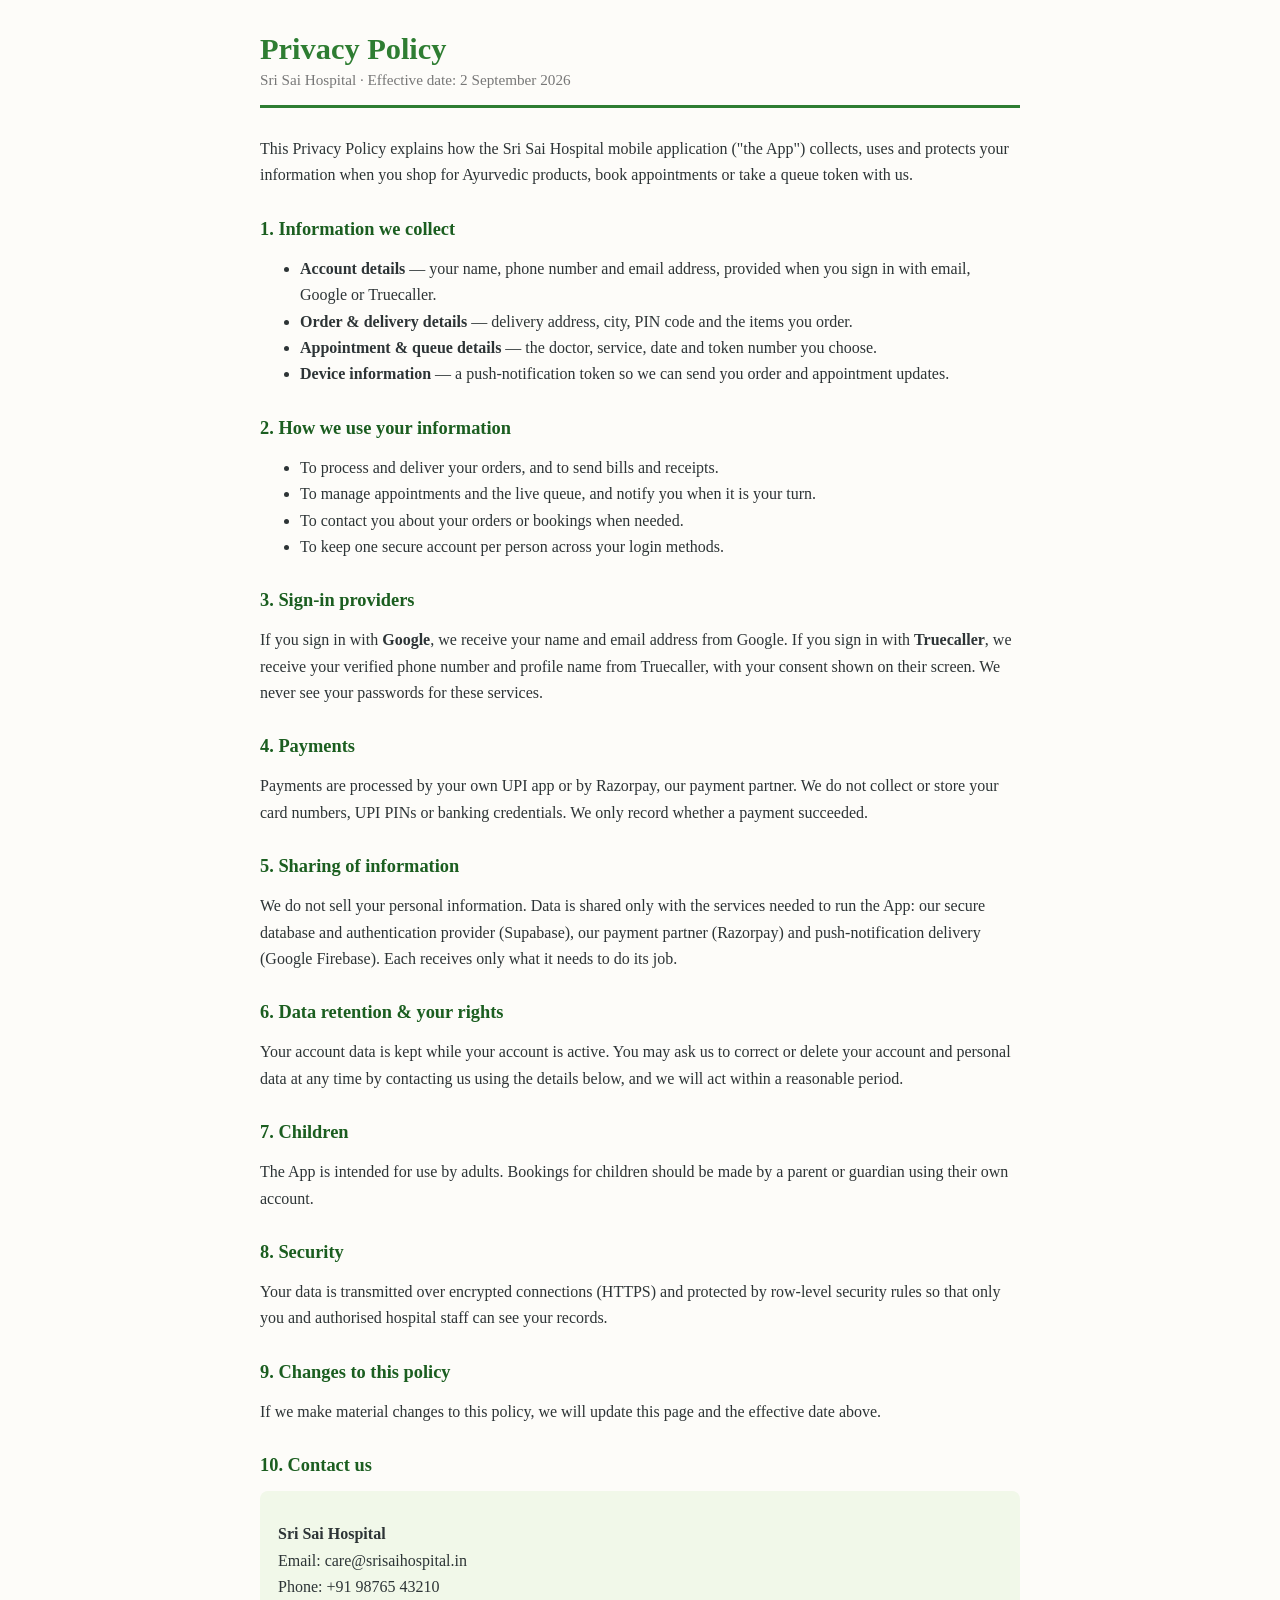
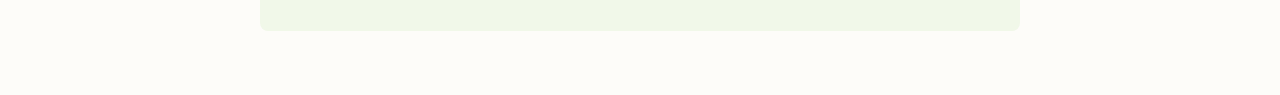
==== privacy.html @ 62cf6a4d "Sri Sai Hospital website — live storefront + privacy/terms" ====
<!DOCTYPE html>
<html lang="en">
<head>
<meta charset="UTF-8">
<meta name="viewport" content="width=device-width, initial-scale=1.0">
<title>Privacy Policy — Sri Sai Hospital</title>
<style>
  body { font-family: Georgia, 'Times New Roman', serif; color: #2d3436; background: #fdfcf9; margin: 0; }
  .wrap { max-width: 760px; margin: 0 auto; padding: 32px 20px 64px; }
  header { border-bottom: 3px solid #2e7d32; padding-bottom: 16px; margin-bottom: 28px; }
  h1 { color: #2e7d32; margin: 0 0 4px; font-size: 1.9rem; }
  .sub { color: #777; font-size: .95rem; }
  h2 { color: #1b5e20; font-size: 1.15rem; margin-top: 30px; }
  p, li { line-height: 1.65; font-size: 1rem; }
  a { color: #2e7d32; }
  .box { background: #f1f8e9; border-radius: 8px; padding: 14px 18px; }
</style>
</head>
<body>
<div class="wrap">
  <header>
    <h1>Privacy Policy</h1>
    <div class="sub">Sri Sai Hospital &middot; Effective date: 2 September 2026</div>
  </header>

  <p>This Privacy Policy explains how the Sri Sai Hospital mobile application ("the App") collects, uses and protects your information when you shop for Ayurvedic products, book appointments or take a queue token with us.</p>

  <h2>1. Information we collect</h2>
  <ul>
    <li><strong>Account details</strong> — your name, phone number and email address, provided when you sign in with email, Google or Truecaller.</li>
    <li><strong>Order &amp; delivery details</strong> — delivery address, city, PIN code and the items you order.</li>
    <li><strong>Appointment &amp; queue details</strong> — the doctor, service, date and token number you choose.</li>
    <li><strong>Device information</strong> — a push-notification token so we can send you order and appointment updates.</li>
  </ul>

  <h2>2. How we use your information</h2>
  <ul>
    <li>To process and deliver your orders, and to send bills and receipts.</li>
    <li>To manage appointments and the live queue, and notify you when it is your turn.</li>
    <li>To contact you about your orders or bookings when needed.</li>
    <li>To keep one secure account per person across your login methods.</li>
  </ul>

  <h2>3. Sign-in providers</h2>
  <p>If you sign in with <strong>Google</strong>, we receive your name and email address from Google. If you sign in with <strong>Truecaller</strong>, we receive your verified phone number and profile name from Truecaller, with your consent shown on their screen. We never see your passwords for these services.</p>

  <h2>4. Payments</h2>
  <p>Payments are processed by your own UPI app or by Razorpay, our payment partner. We do not collect or store your card numbers, UPI PINs or banking credentials. We only record whether a payment succeeded.</p>

  <h2>5. Sharing of information</h2>
  <p>We do not sell your personal information. Data is shared only with the services needed to run the App: our secure database and authentication provider (Supabase), our payment partner (Razorpay) and push-notification delivery (Google Firebase). Each receives only what it needs to do its job.</p>

  <h2>6. Data retention &amp; your rights</h2>
  <p>Your account data is kept while your account is active. You may ask us to correct or delete your account and personal data at any time by contacting us using the details below, and we will act within a reasonable period.</p>

  <h2>7. Children</h2>
  <p>The App is intended for use by adults. Bookings for children should be made by a parent or guardian using their own account.</p>

  <h2>8. Security</h2>
  <p>Your data is transmitted over encrypted connections (HTTPS) and protected by row-level security rules so that only you and authorised hospital staff can see your records.</p>

  <h2>9. Changes to this policy</h2>
  <p>If we make material changes to this policy, we will update this page and the effective date above.</p>

  <h2>10. Contact us</h2>
  <div class="box">
    <p><strong>Sri Sai Hospital</strong><br>
    Email: care@srisaihospital.in<br>
    Phone: +91 98765 43210</p>
  </div>
</div>
</body>
</html>
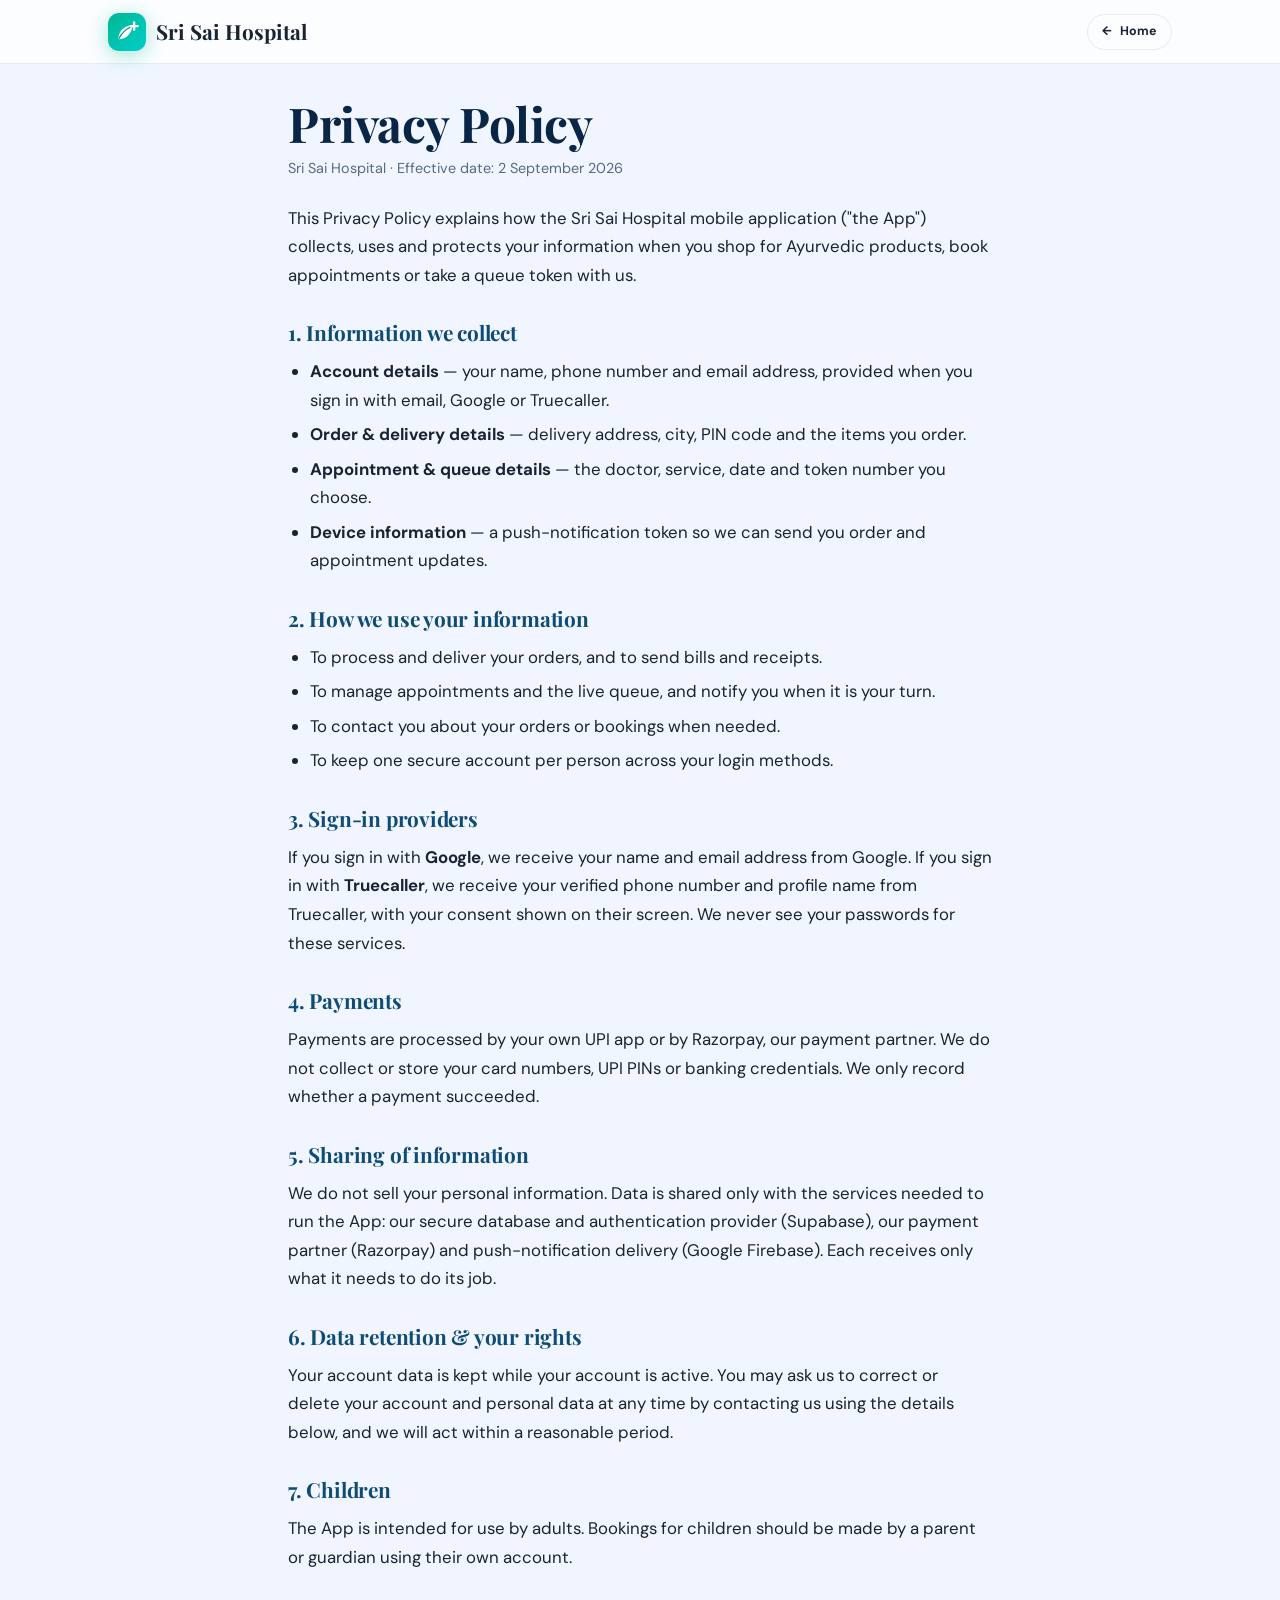
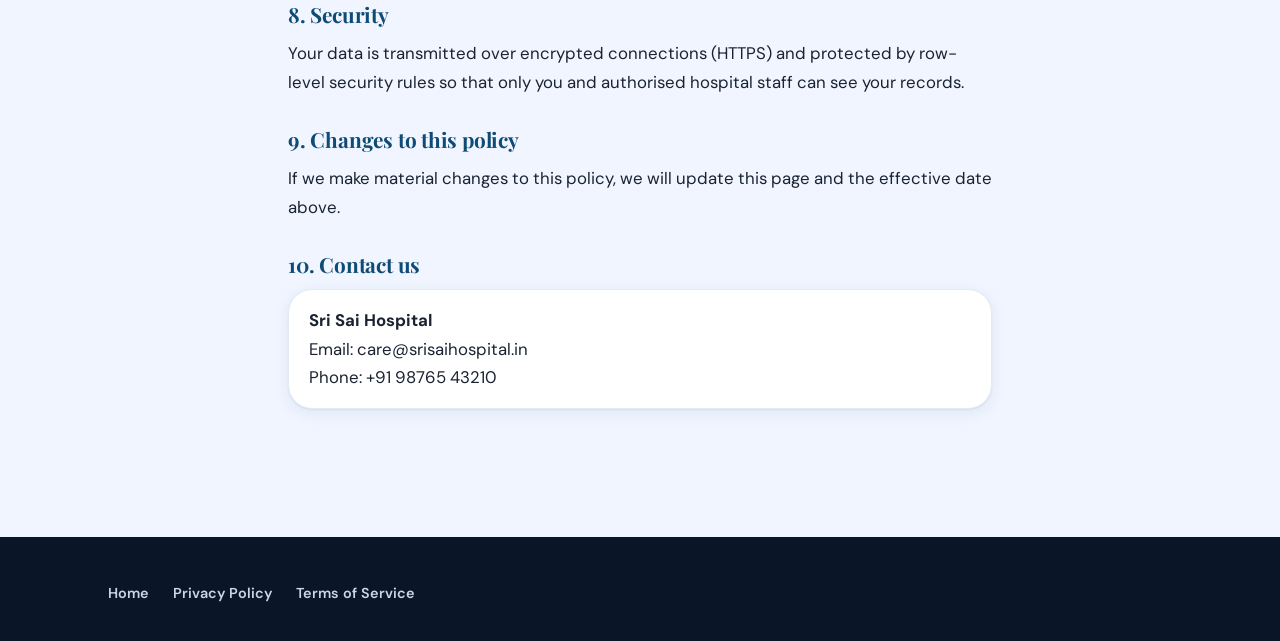
==== commit 2ad1e6ed: "feat: trilingual foundation — i18n, design system, shell, home" ====
--- a/privacy.html
+++ b/privacy.html
@@ -4,24 +4,35 @@
 <meta charset="UTF-8">
 <meta name="viewport" content="width=device-width, initial-scale=1.0">
 <title>Privacy Policy — Sri Sai Hospital</title>
-<style>
-  body { font-family: Georgia, 'Times New Roman', serif; color: #2d3436; background: #fdfcf9; margin: 0; }
-  .wrap { max-width: 760px; margin: 0 auto; padding: 32px 20px 64px; }
-  header { border-bottom: 3px solid #2e7d32; padding-bottom: 16px; margin-bottom: 28px; }
-  h1 { color: #2e7d32; margin: 0 0 4px; font-size: 1.9rem; }
-  .sub { color: #777; font-size: .95rem; }
-  h2 { color: #1b5e20; font-size: 1.15rem; margin-top: 30px; }
-  p, li { line-height: 1.65; font-size: 1rem; }
-  a { color: #2e7d32; }
-  .box { background: #f1f8e9; border-radius: 8px; padding: 14px 18px; }
-</style>
+<meta name="theme-color" content="#0a2647">
+<link rel="icon" type="image/svg+xml" href="data:image/svg+xml,%3Csvg xmlns='http://www.w3.org/2000/svg' viewBox='0 0 48 48'%3E%3Cdefs%3E%3ClinearGradient id='g' x1='0' y1='0' x2='1' y2='1'%3E%3Cstop offset='0' stop-color='%2300b894'/%3E%3Cstop offset='1' stop-color='%2300cec9'/%3E%3C/linearGradient%3E%3C/defs%3E%3Crect width='48' height='48' rx='14' fill='url(%23g)'/%3E%3Cpath d='M13 33c0-10 7-17 18-18-1 11-8 18-18 18z' fill='%23fff'/%3E%3Cpath d='M14 32c3-6 8-11 14-14' stroke='%2300997b' stroke-width='1.6' fill='none' stroke-linecap='round'/%3E%3Cpath d='M33 12v9M28.5 16.5h9' stroke='%23fff' stroke-width='3' stroke-linecap='round'/%3E%3C/svg%3E">
+<link rel="preconnect" href="https://fonts.googleapis.com">
+<link rel="preconnect" href="https://fonts.gstatic.com" crossorigin>
+<link href="https://fonts.googleapis.com/css2?family=Playfair+Display:wght@600;700;800&family=DM+Sans:wght@400;500;600;700&display=swap" rel="stylesheet">
+<link rel="stylesheet" href="styles.css">
+<script>try{var t=localStorage.getItem('srisai-theme');if(t==='light'||t==='dark')document.documentElement.dataset.theme=t;}catch(e){}</script>
 </head>
-<body>
-<div class="wrap">
-  <header>
-    <h1>Privacy Policy</h1>
-    <div class="sub">Sri Sai Hospital &middot; Effective date: 2 September 2026</div>
-  </header>
+<body class="legal-page">
+
+<header class="hdr legal-hdr">
+  <div class="wrap hdr-in">
+    <a class="brand" href="index.html">
+      <svg class="brand-mark" viewBox="0 0 48 48" aria-hidden="true" focusable="false">
+        <defs><linearGradient id="bm1" x1="0" y1="0" x2="1" y2="1"><stop offset="0" stop-color="#00b894"/><stop offset="1" stop-color="#00cec9"/></linearGradient></defs>
+        <rect width="48" height="48" rx="14" fill="url(#bm1)"/>
+        <path d="M13 33c0-10 7-17 18-18-1 11-8 18-18 18z" fill="#fff"/>
+        <path d="M14 32c3-6 8-11 14-14" stroke="#00997b" stroke-width="1.6" fill="none" stroke-linecap="round"/>
+        <path d="M33 12v9M28.5 16.5h9" stroke="#fff" stroke-width="3" stroke-linecap="round"/>
+      </svg>
+      <span>Sri Sai Hospital</span>
+    </a>
+    <a class="btn btn-ghost sm back" href="index.html"><span class="ico" aria-hidden="true">←</span><span class="lbl">Home</span></a>
+  </div>
+</header>
+
+<main class="legal">
+  <h1>Privacy Policy</h1>
+  <div class="sub">Sri Sai Hospital &middot; Effective date: 2 September 2026</div>
 
   <p>This Privacy Policy explains how the Sri Sai Hospital mobile application ("the App") collects, uses and protects your information when you shop for Ayurvedic products, book appointments or take a queue token with us.</p>
 
@@ -63,11 +74,22 @@
   <p>If we make material changes to this policy, we will update this page and the effective date above.</p>
 
   <h2>10. Contact us</h2>
-  <div class="box">
+  <div class="card box">
     <p><strong>Sri Sai Hospital</strong><br>
     Email: care@srisaihospital.in<br>
     Phone: +91 98765 43210</p>
   </div>
-</div>
+</main>
+
+<footer class="foot">
+  <div class="wrap">
+    <div class="foot-links" style="flex-direction:row;flex-wrap:wrap;gap:8px 24px">
+      <a href="index.html">Home</a>
+      <a href="privacy.html">Privacy Policy</a>
+      <a href="terms.html">Terms of Service</a>
+    </div>
+  </div>
+</footer>
+
 </body>
 </html>
--- a/styles.css
+++ b/styles.css
@@ -0,0 +1,497 @@
+/* ==========================================================================
+   Sri Sai Hospital — design system (spec A1–A4)
+   Class names are the contract between index.html, ui.js and app.js.
+   ========================================================================== */
+
+/* ---------- A1 palette + semantic tokens ---------- */
+:root {
+  --navy-900:#0a1628; --navy-800:#0a2647; --navy-700:#0f4c75; --navy-500:#3282b8;
+  --teal-500:#00b894; --teal-400:#00cec9; --teal-600:#00997b; --teal-50:#e6f9f4;
+  --gold-400:#fdcb6e; --gold-600:#e17f2e; --gold-50:#fff3d9;
+  --danger:#dc2626; --danger-50:#fee2e2; --info:#0369a1; --info-50:#e0f2fe;
+  --wa:#25d366; --wa-dark:#128c7e;
+  --bg:#f0f5ff; --surface:#ffffff; --surface-2:#f7fafd; --text:#1a2332; --muted:#5a6a7e;
+  --faint:#8e9bae; --border:#e3eaf3; --on-brand:#ffffff; --on-gold:#3d2200;
+  --glass:rgba(255,255,255,.78); --glass-border:rgba(227,234,243,.9);
+  --grad-hero:linear-gradient(135deg,#0a1628 0%,#0f4c75 55%,#205295 100%);
+  --grad-teal:linear-gradient(135deg,#00b894,#00cec9);
+  --grad-gold:linear-gradient(135deg,#fdcb6e,#e17f2e);
+  --grad-turn:linear-gradient(135deg,#92400e,#d97706);
+  --sk-a:#edf2fa; --sk-b:#f7faff;
+
+  /* A2 type */
+  --font-ui:"DM Sans","Noto Sans Devanagari",system-ui,-apple-system,"Segoe UI",sans-serif;
+  --font-display:"Playfair Display",Georgia,serif;
+  --font-display-deva:"Noto Sans Devanagari","DM Sans",sans-serif;
+  --fs-xs:clamp(.72rem,.68rem + .2vw,.78rem);  --fs-sm:clamp(.82rem,.78rem + .25vw,.9rem);
+  --fs-md:clamp(.95rem,.9rem + .3vw,1.05rem);  --fs-lg:clamp(1.1rem,1rem + .6vw,1.3rem);
+  --fs-xl:clamp(1.5rem,1.2rem + 1.6vw,2.1rem); --fs-2xl:clamp(1.9rem,1.4rem + 2.8vw,3rem);
+  --fs-hero:clamp(2.1rem,1.5rem + 4.2vw,3.8rem); --fs-token:clamp(4rem,2.5rem + 9vw,6.5rem);
+  --lh-tight:1.15; --lh-body:1.55;
+
+  /* A3 spacing, radii, shadows, motion, z */
+  --sp-1:4px; --sp-2:8px; --sp-3:12px; --sp-4:16px; --sp-5:20px; --sp-6:24px; --sp-8:32px; --sp-10:40px; --sp-12:48px; --sp-16:64px;
+  --r-sm:10px; --r-md:16px; --r-lg:24px; --r-xl:32px; --r-pill:999px;
+  --sh-1:0 1px 2px rgba(10,22,40,.06),0 4px 16px rgba(15,76,117,.08);
+  --sh-2:0 2px 6px rgba(10,22,40,.08),0 10px 36px rgba(15,76,117,.14);
+  --sh-3:0 8px 24px rgba(10,22,40,.14),0 24px 64px rgba(15,76,117,.2);
+  --sh-teal:0 8px 22px rgba(0,184,148,.32); --sh-gold:0 10px 28px rgba(225,127,46,.38);
+  --ease:cubic-bezier(.4,0,.2,1); --ease-spring:cubic-bezier(.34,1.56,.64,1);
+  --t-fast:.16s; --t-med:.3s; --t-slow:.6s;
+  --tap:44px;
+  --safe-b:env(safe-area-inset-bottom,0px);
+  --header-h:64px; --bottombar-h:calc(62px + var(--safe-b));
+  --z-header:40; --z-bottombar:45; --z-fab:46; --z-overlay:60; --z-sheet:70; --z-toast:90;
+  color-scheme: light;
+}
+
+[data-theme="dark"] {
+  --bg:#0a1628; --surface:#10213a; --surface-2:#142846; --text:#eef3fb;
+  --muted:#a9b7c9; --faint:#7d8da3; --border:#223a5c; --glass:rgba(10,22,40,.72);
+  --glass-border:rgba(34,58,92,.9); --teal-50:#0f3b35; --gold-50:#3a2a0e; --info-50:#0f2a3d; --danger-50:#3b1515;
+  --sk-a:#142846; --sk-b:#1b3356;
+  color-scheme: dark;
+}
+@media (prefers-color-scheme: dark) {
+  :root:not([data-theme="light"]) {
+    --bg:#0a1628; --surface:#10213a; --surface-2:#142846; --text:#eef3fb;
+    --muted:#a9b7c9; --faint:#7d8da3; --border:#223a5c; --glass:rgba(10,22,40,.72);
+    --glass-border:rgba(34,58,92,.9); --teal-50:#0f3b35; --gold-50:#3a2a0e; --info-50:#0f2a3d; --danger-50:#3b1515;
+    --sk-a:#142846; --sk-b:#1b3356;
+    color-scheme: dark;
+  }
+}
+
+/* ---------- base ---------- */
+*, *::before, *::after { box-sizing: border-box; }
+html { scroll-behavior: smooth; -webkit-text-size-adjust: 100%; }
+body {
+  margin: 0; background: var(--bg); color: var(--text);
+  font-family: var(--font-ui); font-size: var(--fs-md); line-height: var(--lh-body);
+  -webkit-font-smoothing: antialiased; min-height: 100dvh;
+  overflow-x: hidden;
+}
+body.scroll-lock { overflow: hidden; }
+img { max-width: 100%; display: block; }
+a { color: var(--navy-500); text-decoration: none; }
+button { font: inherit; color: inherit; cursor: pointer; background: none; border: 0; padding: 0; }
+input, select, textarea { font: inherit; color: inherit; }
+h1, h2, h3, h4 { margin: 0; line-height: var(--lh-tight); }
+h1, h2, h3.display { font-family: var(--font-display); letter-spacing: -.01em; }
+html[lang="hi"] :is(h1, h2, h3.display), html[lang="bho"] :is(h1, h2, h3.display) { font-family: var(--font-display-deva); letter-spacing: 0; }
+html:is([lang="hi"], [lang="bho"]) h1 { line-height: 1.3; }
+html:is([lang="hi"], [lang="bho"]) :is(h2, h3) { line-height: 1.35; }
+p { margin: 0; }
+[hidden] { display: none !important; }
+:focus-visible { outline: 3px solid var(--teal-400); outline-offset: 2px; border-radius: 6px; }
+.sr-only { position: absolute; width: 1px; height: 1px; overflow: hidden; clip: rect(0 0 0 0); white-space: nowrap; }
+.ico { display: inline-block; line-height: 1; }
+.muted { color: var(--muted); }
+.wrap { max-width: 1120px; margin: 0 auto; padding: 0 clamp(16px, 4vw, 28px); }
+
+.skip { position: absolute; left: 12px; top: -60px; z-index: 100; background: var(--navy-800); color: #fff; padding: 10px 14px; border-radius: var(--r-sm); transition: top var(--t-fast); }
+.skip:focus { top: 12px; }
+
+/* ---------- section scaffolding ---------- */
+.screen { display: none; padding-bottom: var(--sp-10); }
+.screen.on { display: block; }
+.sec { padding: var(--sp-10) 0 0; }
+.sec-head { display: flex; align-items: flex-end; justify-content: space-between; gap: var(--sp-3); margin-bottom: var(--sp-5); }
+.sec-head h2 { font-size: var(--fs-xl); }
+.sec-head p { color: var(--muted); font-size: var(--fs-sm); margin-top: 4px; }
+.eyebrow { font-size: var(--fs-xs); font-weight: 700; letter-spacing: .14em; text-transform: uppercase; color: var(--teal-600); }
+.screen-head { padding: var(--sp-8) 0 var(--sp-4); }
+.screen-head h1 { font-size: var(--fs-2xl); }
+.screen-head p { color: var(--muted); margin-top: 4px; }
+
+/* ---------- ticker ---------- */
+.ticker { background: var(--grad-teal); color: #fff; height: 36px; display: flex; align-items: center; overflow: hidden; font-size: var(--fs-sm); font-weight: 600; }
+.ticker-inner { white-space: nowrap; padding: 0 var(--sp-4); max-width: 100%; overflow: hidden; text-overflow: ellipsis; }
+.ticker-inner.marquee { overflow: visible; text-overflow: clip; animation: marquee 18s linear infinite; padding-left: 100%; }
+@keyframes marquee { to { transform: translateX(-100%); } }
+
+/* ---------- header ---------- */
+.hdr {
+  position: sticky; top: 0; z-index: var(--z-header); height: var(--header-h);
+  background: var(--glass); border-bottom: 1px solid var(--glass-border);
+  -webkit-backdrop-filter: blur(18px) saturate(1.4); backdrop-filter: blur(18px) saturate(1.4);
+  transition: box-shadow var(--t-med) var(--ease);
+}
+.hdr.scrolled { box-shadow: var(--sh-1); }
+.hdr-in { display: flex; align-items: center; gap: var(--sp-3); height: 100%; }
+.brand { display: flex; align-items: center; gap: 10px; color: var(--text); font-weight: 700; font-size: var(--fs-lg); font-family: var(--font-display); min-width: 0; }
+html:is([lang="hi"], [lang="bho"]) .brand { font-family: var(--font-display-deva); }
+.brand-mark { width: 38px; height: 38px; flex: none; filter: drop-shadow(0 4px 10px rgba(0,184,148,.35)); }
+#brandName { white-space: nowrap; overflow: hidden; text-overflow: ellipsis; }
+.hdr-nav { display: none; margin-left: var(--sp-4); gap: 4px; }
+.hdr-nav a { position: relative; color: var(--muted); font-weight: 600; font-size: var(--fs-sm); padding: 10px 12px; border-radius: var(--r-sm); min-height: var(--tap); display: inline-flex; align-items: center; transition: color var(--t-fast); }
+.hdr-nav a:hover { color: var(--text); background: var(--surface-2); }
+.hdr-nav a[aria-current="page"] { color: var(--text); }
+.hdr-nav a[aria-current="page"]::after { content: ""; position: absolute; left: 12px; right: 12px; bottom: 6px; height: 3px; border-radius: 2px; background: var(--grad-gold); }
+.hdr-actions { margin-left: auto; display: flex; align-items: center; gap: 6px; }
+.icon-btn { position: relative; width: var(--tap); height: var(--tap); display: inline-flex; align-items: center; justify-content: center; border-radius: 50%; font-size: 20px; transition: background var(--t-fast), transform var(--t-fast); }
+.icon-btn:hover { background: var(--surface-2); }
+.icon-btn:active { transform: scale(.92); }
+.icon-btn .dot { position: absolute; right: 8px; top: 8px; width: 10px; height: 10px; border-radius: 50%; background: var(--teal-500); border: 2px solid var(--surface); }
+#menuBtn { display: inline-flex; }
+
+/* ---------- segmented control ---------- */
+.seg { position: relative; display: inline-flex; padding: 3px; gap: 2px; background: var(--surface-2); border: 1px solid var(--border); border-radius: var(--r-pill); isolation: isolate; }
+.seg-btn { position: relative; z-index: 1; min-width: 44px; min-height: 36px; padding: 0 12px; border-radius: var(--r-pill); font-size: var(--fs-sm); font-weight: 700; color: var(--muted); transition: color var(--t-med); white-space: nowrap; }
+.seg-btn[aria-checked="true"] { color: var(--text); }
+.seg-thumb { position: absolute; z-index: 0; top: 3px; bottom: 3px; left: 3px; width: 0; border-radius: var(--r-pill); background: var(--surface); box-shadow: var(--sh-1); transition: transform var(--t-med) var(--ease), width var(--t-med) var(--ease); }
+.seg.seg-block { display: flex; }
+.seg.seg-block .seg-btn { flex: 1; }
+.seg.seg-lang .seg-btn { font-size: .85rem; }
+
+/* ---------- bento / cards ---------- */
+.bento { display: grid; grid-template-columns: repeat(6, 1fr); gap: var(--sp-4); }
+.span-2 { grid-column: span 2; } .span-3 { grid-column: span 3; } .span-4 { grid-column: span 4; } .span-6 { grid-column: span 6; }
+.card { background: var(--surface); border: 1px solid var(--border); border-radius: var(--r-lg); box-shadow: var(--sh-1); transition: transform var(--t-med) var(--ease), box-shadow var(--t-med) var(--ease); }
+.card.lift:hover { transform: translateY(-4px); box-shadow: var(--sh-2); }
+.card:active { transform: scale(.985); }
+.tile { padding: var(--sp-5); display: flex; flex-direction: column; gap: var(--sp-2); color: var(--text); min-height: 112px; }
+.tile .ico { font-size: 28px; }
+.tile b { font-weight: 700; font-size: var(--fs-sm); }
+.tile.accent { background: var(--grad-teal); color: #fff; border-color: transparent; }
+.tile.gold { background: var(--grad-gold); color: var(--on-gold); border-color: transparent; }
+.tile.navy { background: var(--grad-hero); color: #fff; border-color: transparent; }
+.tile.wa { background: linear-gradient(135deg, var(--wa), var(--wa-dark)); color: #fff; border-color: transparent; }
+
+/* ---------- buttons ---------- */
+.btn { display: inline-flex; align-items: center; justify-content: center; gap: 8px; min-height: var(--tap); min-inline-size: 8ch; padding: 10px 20px; border-radius: var(--r-pill); font-weight: 700; font-size: var(--fs-sm); border: 1px solid transparent; transition: transform var(--t-fast) var(--ease), box-shadow var(--t-med), background var(--t-fast), opacity var(--t-fast); position: relative; }
+.btn .lbl { white-space: nowrap; }
+.btn:hover { transform: translateY(-2px); }
+.btn:active { transform: scale(.97); }
+.btn:disabled, .btn[aria-disabled="true"] { opacity: .55; pointer-events: none; }
+.btn-gold { background: var(--grad-gold); color: var(--on-gold); box-shadow: var(--sh-gold); }
+.btn-teal { background: var(--grad-teal); color: #fff; box-shadow: var(--sh-teal); }
+.btn-ghost { background: transparent; color: var(--text); border-color: var(--border); }
+.btn-ghost:hover { background: var(--surface-2); }
+.btn-ghost.on-dark { color: #fff; border-color: rgba(255,255,255,.4); }
+.btn-ghost.on-dark:hover { background: rgba(255,255,255,.12); }
+.btn-wa { background: var(--wa); color: #fff; }
+.btn-wa:hover { background: var(--wa-dark); }
+.btn-link { background: none; color: var(--navy-500); padding: 6px 10px; min-inline-size: 0; }
+.btn-danger { background: var(--danger); color: #fff; }
+.btn.block { width: 100%; display: flex; }
+.btn.sm { min-height: 36px; padding: 6px 14px; font-size: var(--fs-xs); }
+.btn[aria-busy="true"] { pointer-events: none; color: transparent !important; }
+.btn[aria-busy="true"]::after { content: ""; position: absolute; width: 20px; height: 20px; border: 3px solid rgba(255,255,255,.5); border-top-color: #fff; border-radius: 50%; animation: spin .7s linear infinite; }
+.btn-gold[aria-busy="true"]::after, .btn-ghost[aria-busy="true"]::after { border-color: rgba(61,34,0,.3); border-top-color: var(--on-gold); }
+@keyframes spin { to { transform: rotate(360deg); } }
+.btn-row { display: flex; flex-wrap: wrap; gap: var(--sp-2); }
+
+/* ---------- chips ---------- */
+.chips { display: flex; gap: 8px; overflow-x: auto; padding: 2px 2px 6px; scrollbar-width: none; -ms-overflow-style: none; }
+.chips::-webkit-scrollbar { display: none; }
+.chip { flex: none; height: 40px; margin: 2px 0; padding: 0 16px; border-radius: var(--r-pill); background: var(--surface); border: 1px solid var(--border); font-weight: 600; font-size: var(--fs-sm); color: var(--text); display: inline-flex; align-items: center; gap: 6px; transition: background var(--t-fast), color var(--t-fast), transform var(--t-fast); white-space: nowrap; }
+.chip:active { transform: scale(.96); }
+.chip.on, .chip[aria-pressed="true"] { background: var(--grad-teal); color: #fff; border-color: transparent; box-shadow: var(--sh-teal); }
+
+/* ---------- stepper ---------- */
+.stepper { display: inline-flex; align-items: center; border-radius: var(--r-pill); background: var(--grad-teal); color: #fff; overflow: hidden; box-shadow: var(--sh-teal); }
+.stepper button { width: var(--tap); height: 40px; font-size: 20px; font-weight: 700; color: #fff; display: inline-flex; align-items: center; justify-content: center; }
+.stepper button:disabled { opacity: .4; cursor: not-allowed; }
+.stepper .step-qty { min-width: 24px; text-align: center; font-weight: 700; }
+
+/* ---------- progress bar ---------- */
+.pbar { height: 8px; border-radius: var(--r-pill); background: var(--surface-2); border: 1px solid var(--border); overflow: hidden; }
+.pbar-fill { height: 100%; width: var(--p, 0%); background: var(--grad-gold); border-radius: var(--r-pill); transition: width var(--t-slow) var(--ease); }
+.pbar.done .pbar-fill { background: var(--grad-teal); }
+
+/* ---------- timeline ---------- */
+.timeline { display: grid; grid-template-columns: repeat(5, 1fr); gap: 0; padding: var(--sp-3) 0; }
+.tl-step { position: relative; display: flex; flex-direction: column; align-items: center; text-align: center; gap: 6px; }
+.tl-step::before { content: ""; position: absolute; top: 14px; left: -50%; right: 50%; height: 3px; background: var(--border); z-index: 0; }
+.tl-step:first-child::before { display: none; }
+.tl-step.done::before { background: var(--teal-500); }
+.tl-dot { position: relative; z-index: 1; width: 30px; height: 30px; border-radius: 50%; background: var(--surface); border: 3px solid var(--border); display: flex; align-items: center; justify-content: center; font-size: 13px; }
+.tl-step.done .tl-dot { background: var(--teal-500); border-color: var(--teal-500); color: #fff; }
+.tl-step.now .tl-dot { border-color: var(--gold-600); background: var(--gold-50); box-shadow: 0 0 0 4px rgba(253,203,110,.35); }
+.tl-lbl { font-size: var(--fs-xs); color: var(--muted); line-height: 1.25; min-height: 2.5em; display: -webkit-box; -webkit-line-clamp: 2; -webkit-box-orient: vertical; overflow: hidden; }
+.tl-step.now .tl-lbl { color: var(--text); font-weight: 700; }
+.timeline.cancelled { display: block; }
+.tl-cancel { background: var(--danger-50); color: var(--danger); font-weight: 700; padding: 12px 16px; border-radius: var(--r-md); text-align: center; }
+
+/* ---------- pills ---------- */
+.pill { display: inline-flex; align-items: center; gap: 6px; height: 26px; padding: 0 10px; border-radius: var(--r-pill); font-size: var(--fs-xs); font-weight: 700; background: var(--surface-2); color: var(--muted); white-space: nowrap; }
+.pill-placed, .pill-pending { background: var(--gold-50); color: #8a4b08; }
+.pill-verified, .pill-packed, .pill-verifying { background: var(--info-50); color: var(--info); }
+.pill-shipped { background: #ede9fe; color: #5b21b6; }
+.pill-delivered, .pill-paid, .pill-confirmed, .pill-completed, .pill-done { background: var(--teal-50); color: var(--teal-600); }
+.pill-cancelled, .pill-skipped { background: var(--danger-50); color: var(--danger); }
+.pill-refunded, .pill-whatsapp { background: var(--surface-2); color: var(--muted); }
+.pill-live { background: var(--danger-50); color: var(--danger); }
+.pill-live::before { content: ""; width: 8px; height: 8px; border-radius: 50%; background: var(--danger); animation: pulse 1.4s ease-in-out infinite; }
+[data-theme="dark"] .pill-placed, [data-theme="dark"] .pill-pending { color: var(--gold-400); }
+[data-theme="dark"] .pill-shipped { background: #2e1065; color: #c4b5fd; }
+@keyframes pulse { 0%, 100% { opacity: 1; transform: scale(1); } 50% { opacity: .45; transform: scale(.7); } }
+
+/* ---------- overlay + sheet ---------- */
+.overlay { position: fixed; inset: 0; z-index: var(--z-overlay); background: rgba(10,22,40,.55); -webkit-backdrop-filter: blur(3px); backdrop-filter: blur(3px); opacity: 0; transition: opacity var(--t-med) var(--ease); }
+.overlay.in { opacity: 1; }
+.sheet {
+  position: fixed; z-index: var(--z-sheet); left: 0; right: 0; bottom: 0;
+  max-height: calc(100dvh - 40px); display: flex; flex-direction: column;
+  background: var(--surface); border-radius: var(--r-xl) var(--r-xl) 0 0; box-shadow: var(--sh-3);
+  transform: translateY(100%); transition: transform var(--t-med) var(--ease);
+  padding-bottom: var(--safe-b); outline: none;
+}
+.sheet.in { transform: translateY(0); }
+.sheet-handle { width: 44px; height: 5px; border-radius: 3px; background: var(--border); margin: 10px auto 0; flex: none; }
+.sheet-head { display: flex; align-items: center; gap: var(--sp-3); padding: var(--sp-3) var(--sp-5); flex: none; }
+.sheet-title { font-family: var(--font-ui); font-size: var(--fs-lg); font-weight: 700; flex: 1; min-width: 0; }
+.sheet-close { margin-left: auto; flex: none; }
+.sheet-body { padding: 0 var(--sp-5) var(--sp-5); overflow-y: auto; flex: 1; min-height: 0; -webkit-overflow-scrolling: touch; }
+.sheet-foot { flex: none; padding: var(--sp-3) var(--sp-5) var(--sp-4); border-top: 1px solid var(--border); background: var(--surface); }
+.sheet.sheet-sm { max-height: 70dvh; }
+
+#sheetConfirm .sheet-body { text-align: center; padding-top: var(--sp-2); }
+.confirm-title { font-size: var(--fs-lg); font-weight: 700; margin-bottom: 8px; font-family: var(--font-ui); }
+.confirm-body { color: var(--muted); margin-bottom: var(--sp-5); }
+.confirm-actions { display: grid; grid-template-columns: 1fr 1fr; gap: var(--sp-3); }
+
+/* ---------- toasts ---------- */
+#toasts { position: fixed; z-index: var(--z-toast); left: 12px; right: 12px; bottom: calc(var(--bottombar-h) + 12px); display: flex; flex-direction: column; gap: 8px; pointer-events: none; }
+.toast { pointer-events: auto; display: flex; align-items: center; gap: 10px; padding: 12px 16px; border-radius: var(--r-md); background: var(--navy-900); color: #fff; box-shadow: var(--sh-3); font-weight: 600; font-size: var(--fs-sm); opacity: 0; transform: translateY(12px); transition: opacity var(--t-med), transform var(--t-med) var(--ease); border-left: 4px solid var(--navy-500); }
+.toast.in { opacity: 1; transform: translateY(0); }
+.toast.out { opacity: 0; transform: translateY(12px); }
+.toast-ok { border-left-color: var(--teal-500); }
+.toast-err { border-left-color: var(--danger); }
+.toast-info { border-left-color: var(--gold-400); }
+.toast-msg { flex: 1; }
+
+/* ---------- skeletons ---------- */
+.sk { border-radius: var(--r-md); background: linear-gradient(90deg, var(--sk-a) 0%, var(--sk-b) 50%, var(--sk-a) 100%); background-size: 200% 100%; animation: shimmer 1.3s infinite; }
+.sk-card { height: 260px; }
+.sk-line { height: 18px; margin: 8px 0; }
+.sk-circle { width: 56px; height: 56px; border-radius: 50%; }
+.sk-banner { height: 160px; border-radius: var(--r-lg); }
+@keyframes shimmer { from { background-position: 200% 0; } to { background-position: -200% 0; } }
+
+/* ---------- badge ---------- */
+.badge { position: absolute; top: 4px; right: 4px; min-width: 18px; height: 18px; padding: 0 5px; border-radius: var(--r-pill); background: var(--grad-gold); color: var(--on-gold); font-size: 11px; font-weight: 800; display: inline-flex; align-items: center; justify-content: center; line-height: 1; }
+.badge.bump { animation: bump .3s var(--ease-spring); }
+@keyframes bump { 0% { transform: scale(1); } 50% { transform: scale(1.35); } 100% { transform: scale(1); } }
+
+/* ---------- bottom bar + FAB ---------- */
+.bottombar { position: fixed; left: 0; right: 0; bottom: 0; z-index: var(--z-bottombar); height: var(--bottombar-h); padding-bottom: var(--safe-b); background: var(--glass); border-top: 1px solid var(--glass-border); -webkit-backdrop-filter: blur(18px) saturate(1.4); backdrop-filter: blur(18px) saturate(1.4); display: grid; grid-template-columns: repeat(5, 1fr); }
+.bb-item { position: relative; display: flex; flex-direction: column; align-items: center; justify-content: center; gap: 2px; color: var(--muted); font-size: 11px; font-weight: 600; min-height: 62px; padding: 0 4px; min-width: 0; transition: color var(--t-fast); }
+.bb-ico { font-size: 22px; line-height: 1; }
+.bb-lbl { white-space: nowrap; overflow: hidden; text-overflow: ellipsis; max-width: 100%; }
+.bb-item[aria-current="page"] { color: var(--teal-600); }
+.bb-item[aria-current="page"]::before { content: ""; position: absolute; top: 0; width: 28px; height: 3px; border-radius: 0 0 3px 3px; background: var(--grad-teal); }
+.bb-item .badge { top: 6px; right: calc(50% - 22px); }
+body { padding-bottom: var(--bottombar-h); }
+.fab { position: fixed; right: 16px; bottom: calc(var(--bottombar-h) + 14px); z-index: var(--z-fab); width: 56px; height: 56px; border-radius: 50%; background: var(--wa); color: #fff; display: flex; align-items: center; justify-content: center; font-size: 26px; box-shadow: 0 10px 28px rgba(37,211,102,.4); transition: transform var(--t-fast) var(--ease); }
+.fab:hover { transform: translateY(-3px) scale(1.04); }
+.fab:active { transform: scale(.94); }
+
+/* ---------- carousel ---------- */
+.carousel { position: relative; }
+.car-track { display: flex; gap: var(--sp-4); overflow-x: auto; scroll-snap-type: x mandatory; scrollbar-width: none; -webkit-overflow-scrolling: touch; padding: 2px; }
+.car-track::-webkit-scrollbar { display: none; }
+.car-slide { flex: 0 0 100%; scroll-snap-align: start; min-height: 170px; border-radius: var(--r-lg); color: #fff; padding: var(--sp-6); display: flex; align-items: center; gap: var(--sp-5); position: relative; overflow: hidden; box-shadow: var(--sh-2); }
+.car-slide::after { content: ""; position: absolute; right: -40px; top: -40px; width: 180px; height: 180px; border-radius: 50%; background: rgba(255,255,255,.12); }
+.car-media { flex: none; width: 96px; height: 96px; border-radius: var(--r-md); display: flex; align-items: center; justify-content: center; font-size: 56px; background: rgba(255,255,255,.14); overflow: hidden; }
+.car-media img { width: 100%; height: 100%; object-fit: cover; }
+.car-text { flex: 1; min-width: 0; position: relative; z-index: 1; }
+.car-text h3 { font-size: var(--fs-lg); font-weight: 800; margin-bottom: 4px; }
+.car-text p { opacity: .9; font-size: var(--fs-sm); display: -webkit-box; -webkit-line-clamp: 2; -webkit-box-orient: vertical; overflow: hidden; }
+.car-text .btn { margin-top: var(--sp-3); }
+.car-dots { display: flex; justify-content: center; gap: 6px; margin-top: var(--sp-3); }
+.car-dots button { width: 24px; height: 24px; display: flex; align-items: center; justify-content: center; }
+.car-dots button::before { content: ""; width: 8px; height: 8px; border-radius: 50%; background: var(--border); transition: width var(--t-med), background var(--t-med); }
+.car-dots button[aria-current="true"]::before { width: 22px; border-radius: 4px; background: var(--teal-500); }
+
+/* ---------- hero ---------- */
+.hero { position: relative; overflow: hidden; background: var(--grad-hero); color: #fff; padding: var(--sp-12) 0 calc(var(--sp-16) + 20px); isolation: isolate; }
+.hero .blob { position: absolute; border-radius: 50%; filter: blur(60px); opacity: .5; z-index: -1; pointer-events: none; }
+.hero .blob-a { width: 360px; height: 360px; background: var(--teal-400); right: -120px; top: -120px; }
+.hero .blob-b { width: 300px; height: 300px; background: var(--gold-400); left: -100px; bottom: -80px; opacity: .35; }
+.hero-in { position: relative; max-width: 760px; }
+.hero .eyebrow { color: var(--teal-400); min-height: 1.4em; }
+.hero h1 { font-size: var(--fs-hero); margin: var(--sp-3) 0; font-weight: 800; min-height: 2.3em; }
+.hero .sub { font-size: var(--fs-lg); opacity: .88; max-width: 560px; min-height: 1.6em; }
+.badges { display: flex; flex-wrap: wrap; gap: 8px; margin: var(--sp-5) 0; }
+.badges span { background: rgba(255,255,255,.14); border: 1px solid rgba(255,255,255,.22); padding: 6px 12px; border-radius: var(--r-pill); font-size: var(--fs-xs); font-weight: 600; -webkit-backdrop-filter: blur(6px); backdrop-filter: blur(6px); }
+.hero-ctas { display: flex; flex-wrap: wrap; gap: var(--sp-3); margin-top: var(--sp-4); }
+.hero .note { margin-top: var(--sp-5); font-size: var(--fs-sm); opacity: .8; }
+.hero-wave { position: absolute; left: 0; right: 0; bottom: -1px; width: 100%; height: 56px; }
+.hero-wave path { fill: var(--bg); }
+
+/* quick actions overlap the hero wave */
+.quick { margin-top: -44px; position: relative; z-index: 2; }
+.quick .tile { align-items: flex-start; }
+
+/* ---------- stats ---------- */
+.stats.bento { grid-template-columns: repeat(auto-fit, minmax(150px, 1fr)); }
+.stats .stat { padding: var(--sp-5); text-align: center; gap: 2px; min-height: 0; }
+.stat b { font-size: var(--fs-xl); font-family: var(--font-display); color: var(--navy-700); display: block; }
+[data-theme="dark"] .stat b { color: var(--teal-400); }
+html:is([lang="hi"], [lang="bho"]) .stat b { font-family: var(--font-display-deva); }
+.stat span { color: var(--muted); font-size: var(--fs-sm); display: block; }
+
+/* ---------- queue widget ---------- */
+.qgrid { display: grid; grid-template-columns: repeat(auto-fill, minmax(230px, 1fr)); gap: var(--sp-4); }
+.qcard { padding: var(--sp-5); display: flex; flex-direction: column; gap: 6px; }
+.qcard h3 { font-family: var(--font-ui); font-size: var(--fs-md); }
+.qcard .qnow { font-size: var(--fs-2xl); font-weight: 800; color: var(--teal-600); line-height: 1; font-family: var(--font-display); }
+.qcard .qmeta { color: var(--muted); font-size: var(--fs-sm); display: flex; flex-wrap: wrap; gap: 4px 12px; }
+
+/* ---------- doctors / services ---------- */
+.dgrid { display: grid; grid-template-columns: repeat(auto-fill, minmax(280px, 1fr)); gap: var(--sp-4); }
+.dcard { padding: var(--sp-5); display: flex; flex-direction: column; gap: var(--sp-3); }
+.dhead { display: flex; gap: var(--sp-3); align-items: center; }
+.avatar { flex: none; width: 64px; height: 64px; border-radius: 20px; background: var(--teal-50); display: flex; align-items: center; justify-content: center; font-size: 32px; overflow: hidden; }
+.avatar img { width: 100%; height: 100%; object-fit: cover; }
+.avatar.sm { width: 48px; height: 48px; border-radius: 14px; font-size: 24px; }
+.dcard h3 { font-family: var(--font-ui); font-size: var(--fs-md); font-weight: 700; }
+.dspec { color: var(--teal-600); font-weight: 600; font-size: var(--fs-sm); }
+.dqual { color: var(--muted); font-size: var(--fs-xs); }
+.tags { display: flex; flex-wrap: wrap; gap: 6px; }
+.tags span { background: var(--surface-2); border: 1px solid var(--border); border-radius: var(--r-pill); padding: 3px 10px; font-size: var(--fs-xs); color: var(--muted); font-weight: 600; }
+.bio { color: var(--muted); font-size: var(--fs-sm); display: -webkit-box; -webkit-line-clamp: 1; -webkit-box-orient: vertical; overflow: hidden; }
+.bio.open { display: block; }
+.dcard .btn-row { margin-top: auto; }
+.dcard .btn-row .btn { flex: 1; }
+.sgrid { display: grid; grid-template-columns: repeat(auto-fill, minmax(220px, 1fr)); gap: var(--sp-4); }
+.scard { padding: var(--sp-5); display: flex; flex-direction: column; gap: 8px; }
+.scard .ico { font-size: 34px; }
+.scard h3 { font-family: var(--font-ui); font-size: var(--fs-md); }
+.scard p { color: var(--muted); font-size: var(--fs-sm); display: -webkit-box; -webkit-line-clamp: 2; -webkit-box-orient: vertical; overflow: hidden; min-height: 2.6em; }
+
+/* ---------- contact ---------- */
+.contact .tile { gap: 4px; }
+.contact .tile .ico { font-size: 26px; }
+.contact .tile .lbl { font-size: var(--fs-xs); color: var(--muted); font-weight: 700; text-transform: uppercase; letter-spacing: .08em; }
+.contact .tile .val { font-weight: 600; color: var(--text); word-break: break-word; }
+.contact .tile a.val { color: var(--navy-500); }
+.contact .tile .btn { margin-top: 6px; align-self: flex-start; }
+
+/* ---------- footer ---------- */
+.foot { margin-top: var(--sp-16); background: var(--navy-900); color: #c9d6e8; padding: var(--sp-10) 0 var(--sp-8); }
+.foot-grid { display: grid; grid-template-columns: 1fr; gap: var(--sp-6); }
+.foot-brand { display: flex; align-items: center; gap: 10px; color: #fff; font-family: var(--font-display); font-weight: 700; font-size: var(--fs-lg); }
+html:is([lang="hi"], [lang="bho"]) .foot-brand { font-family: var(--font-display-deva); }
+.foot-tag { color: #9fb3cc; margin-top: 8px; font-size: var(--fs-sm); }
+.foot h4 { color: #fff; font-size: var(--fs-xs); letter-spacing: .12em; text-transform: uppercase; margin-bottom: var(--sp-3); }
+.foot-links { display: flex; flex-direction: column; gap: 8px; }
+.foot-links a { color: #c9d6e8; font-weight: 600; font-size: var(--fs-sm); min-height: 32px; display: inline-flex; align-items: center; }
+.foot-links a:hover { color: #fff; }
+.foot .seg { background: rgba(255,255,255,.08); border-color: rgba(255,255,255,.14); }
+.foot .seg-btn { color: #c9d6e8; }
+.foot .seg-thumb { background: #fff; }
+.foot .seg-btn[aria-checked="true"] { color: var(--navy-800); }
+.foot-bottom { margin-top: var(--sp-8); padding-top: var(--sp-5); border-top: 1px solid rgba(255,255,255,.1); display: flex; flex-wrap: wrap; gap: 8px 20px; font-size: var(--fs-xs); color: #9fb3cc; }
+
+/* ---------- fields ---------- */
+.field { display: flex; flex-direction: column; gap: 6px; margin-bottom: var(--sp-2); }
+.field label { font-size: var(--fs-sm); font-weight: 700; }
+.field input, .field textarea, .field select { width: 100%; min-height: 48px; padding: 10px 14px; font-size: 16px; border: 1.5px solid var(--border); border-radius: var(--r-md); background: var(--surface); color: var(--text); transition: border-color var(--t-fast), box-shadow var(--t-fast); }
+.field textarea { min-height: 84px; resize: vertical; }
+.field input:focus, .field textarea:focus, .field select:focus { outline: none; border-color: var(--teal-500); box-shadow: 0 0 0 3px rgba(0,184,148,.18); }
+.field.invalid input, .field.invalid textarea, .field.invalid select { border-color: var(--danger); }
+.field-err { min-height: 1.2em; font-size: var(--fs-xs); color: var(--danger); font-weight: 600; }
+.field-row { display: grid; grid-template-columns: 1fr 1fr; gap: var(--sp-3); }
+.search { position: relative; }
+.search .ico { position: absolute; left: 14px; top: 50%; transform: translateY(-50%); color: var(--muted); font-size: 18px; }
+.search input { width: 100%; min-height: 48px; padding: 10px 48px 10px 44px; font-size: 16px; border: 1.5px solid var(--border); border-radius: var(--r-pill); background: var(--surface); color: var(--text); box-shadow: var(--sh-1); }
+.search input:focus { outline: none; border-color: var(--teal-500); box-shadow: 0 0 0 3px rgba(0,184,148,.18); }
+.search .clear { position: absolute; right: 4px; top: 50%; transform: translateY(-50%); }
+
+/* ---------- product grid (shell; FEAT-002 fills) ---------- */
+.pgrid { display: grid; grid-template-columns: repeat(2, 1fr); gap: var(--sp-3); margin-top: var(--sp-4); }
+.cartbar { position: fixed; left: 12px; right: 12px; bottom: calc(var(--bottombar-h) + 10px); z-index: var(--z-fab); display: flex; align-items: center; gap: var(--sp-3); padding: 10px 10px 10px 18px; border-radius: var(--r-pill); background: var(--navy-800); color: #fff; box-shadow: var(--sh-3); font-weight: 700; }
+.cartbar .btn { margin-left: auto; }
+
+/* ---------- misc components ---------- */
+.empty { text-align: center; padding: var(--sp-10) var(--sp-5); color: var(--muted); display: flex; flex-direction: column; align-items: center; gap: 8px; }
+.empty-ico { font-size: 40px; }
+.empty h3 { color: var(--text); font-family: var(--font-ui); font-size: var(--fs-md); }
+.empty .btn { margin-top: var(--sp-2); }
+.reveal { opacity: 0; transform: translateY(18px); transition: opacity var(--t-slow) var(--ease), transform var(--t-slow) var(--ease); }
+.reveal.in { opacity: 1; transform: none; }
+.menu-list { display: flex; flex-direction: column; gap: 4px; }
+.menu-item { display: flex; align-items: center; gap: 12px; min-height: 52px; padding: 0 12px; border-radius: var(--r-md); color: var(--text); font-weight: 600; width: 100%; text-align: left; }
+.menu-item:hover { background: var(--surface-2); }
+.menu-item .ico { font-size: 22px; width: 28px; text-align: center; }
+.menu-item .chev { margin-left: auto; color: var(--faint); }
+.menu-row { display: flex; align-items: center; justify-content: space-between; gap: 12px; min-height: 52px; padding: 0 12px; }
+.menu-row b { font-weight: 700; }
+.menu-sec { font-size: var(--fs-xs); font-weight: 700; letter-spacing: .1em; text-transform: uppercase; color: var(--faint); margin: var(--sp-4) 12px var(--sp-2); }
+.divider { height: 1px; background: var(--border); margin: var(--sp-3) 0; }
+
+/* ---------- print area ---------- */
+#printArea { display: none; }
+@media print {
+  body > *:not(#printArea) { display: none !important; }
+  #printArea { display: block; color: #000; background: #fff; font-family: var(--font-ui); padding: 16px; }
+  body { padding: 0; background: #fff; }
+}
+
+/* ---------- legal pages ---------- */
+.legal { max-width: 760px; margin: 0 auto; padding: var(--sp-8) clamp(16px, 4vw, 28px) var(--sp-16); }
+.legal h1 { font-size: var(--fs-2xl); color: var(--navy-800); margin-bottom: 6px; }
+[data-theme="dark"] .legal h1 { color: #fff; }
+.legal .sub { color: var(--muted); font-size: var(--fs-sm); margin-bottom: var(--sp-6); }
+.legal h2 { font-size: var(--fs-lg); color: var(--navy-700); margin: var(--sp-8) 0 var(--sp-3); }
+[data-theme="dark"] .legal h2 { color: var(--teal-400); }
+.legal p, .legal li { line-height: 1.7; color: var(--text); }
+.legal p { margin-bottom: var(--sp-3); }
+.legal ul { padding-left: 22px; margin: 0 0 var(--sp-3); }
+.legal li { margin-bottom: 6px; }
+.legal a { color: var(--teal-600); font-weight: 600; }
+.legal .box { padding: var(--sp-4) var(--sp-5); }
+.legal .box p { margin: 0; }
+.legal-hdr .hdr-in { gap: var(--sp-3); }
+.legal-hdr .back { margin-left: auto; }
+body.legal-page { padding-bottom: 0; }
+
+/* ---------- reduced motion ---------- */
+@media (prefers-reduced-motion: reduce) {
+  * { animation: none !important; transition: none !important; }
+  .reveal { opacity: 1; transform: none; }
+  .ticker-inner.marquee { animation: none; padding-left: var(--sp-4); overflow: hidden; text-overflow: ellipsis; }
+  html { scroll-behavior: auto; }
+}
+
+/* ---------- breakpoints ---------- */
+@media (max-width: 719.98px) {
+  .bento { grid-template-columns: repeat(2, 1fr); }
+  .span-2, .span-3 { grid-column: span 1; }
+  .span-4, .span-6 { grid-column: span 2; }
+  .quick .tile.wide { grid-column: span 2; }
+  .stats.bento { grid-template-columns: repeat(2, 1fr); }
+  .hdr .seg-lang { display: none; }
+  #accountBtn { display: none; }
+  .hero { padding-top: var(--sp-8); }
+  .hero h1 { min-height: 2lh; }
+  .hero .hero-ctas .btn { flex: 1; }
+  .field-row { grid-template-columns: 1fr; }
+  .confirm-actions { grid-template-columns: 1fr 1fr; }
+}
+@media (min-width: 720px) {
+  body { padding-bottom: 0; }
+  .bottombar { display: none; }
+  .fab { bottom: 24px; }
+  .cartbar { display: none; }
+  #toasts { left: auto; right: 24px; bottom: 24px; width: min(380px, calc(100vw - 48px)); }
+  #menuBtn { display: none; }
+  .sheet { left: 50%; right: auto; top: 50%; bottom: auto; width: min(480px, calc(100vw - 32px)); max-height: min(86vh, 760px); border-radius: var(--r-lg); transform: translate(-50%, -50%) scale(.96); opacity: 0; transition: transform var(--t-med) var(--ease), opacity var(--t-med); padding-bottom: 0; }
+  .sheet.in { transform: translate(-50%, -50%) scale(1); opacity: 1; }
+  .sheet-handle { display: none; }
+  .sheet.sheet-sm { max-height: 70vh; }
+  .pgrid { grid-template-columns: repeat(3, 1fr); gap: var(--sp-4); }
+  .foot-grid { grid-template-columns: 1.3fr 1fr 1fr; }
+  .quick .tile { min-height: 124px; }
+}
+@media (min-width: 1024px) {
+  .hdr-nav { display: flex; }
+  .pgrid { grid-template-columns: repeat(4, 1fr); }
+  .hero { padding: var(--sp-16) 0 calc(var(--sp-16) + 36px); }
+}
+@media (min-width: 1280px) {
+  .pgrid { grid-template-columns: repeat(5, 1fr); }
+}
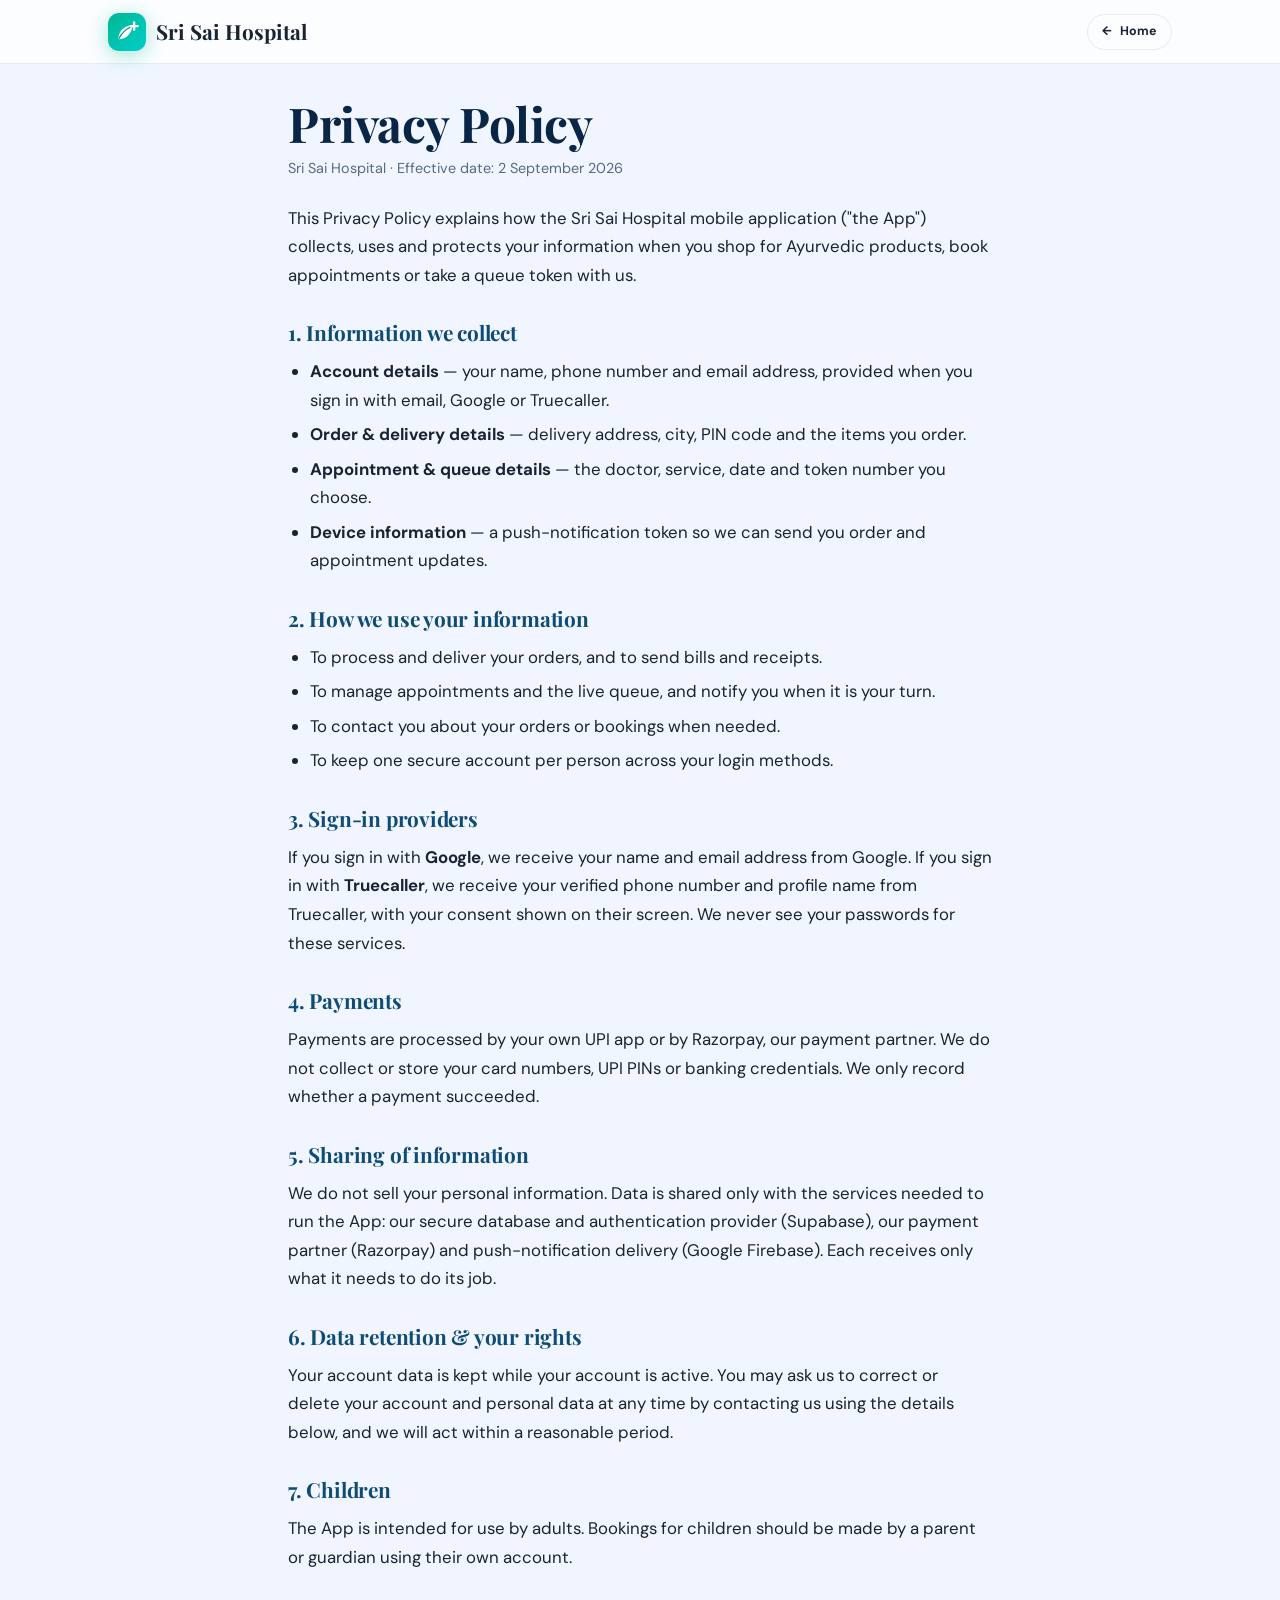
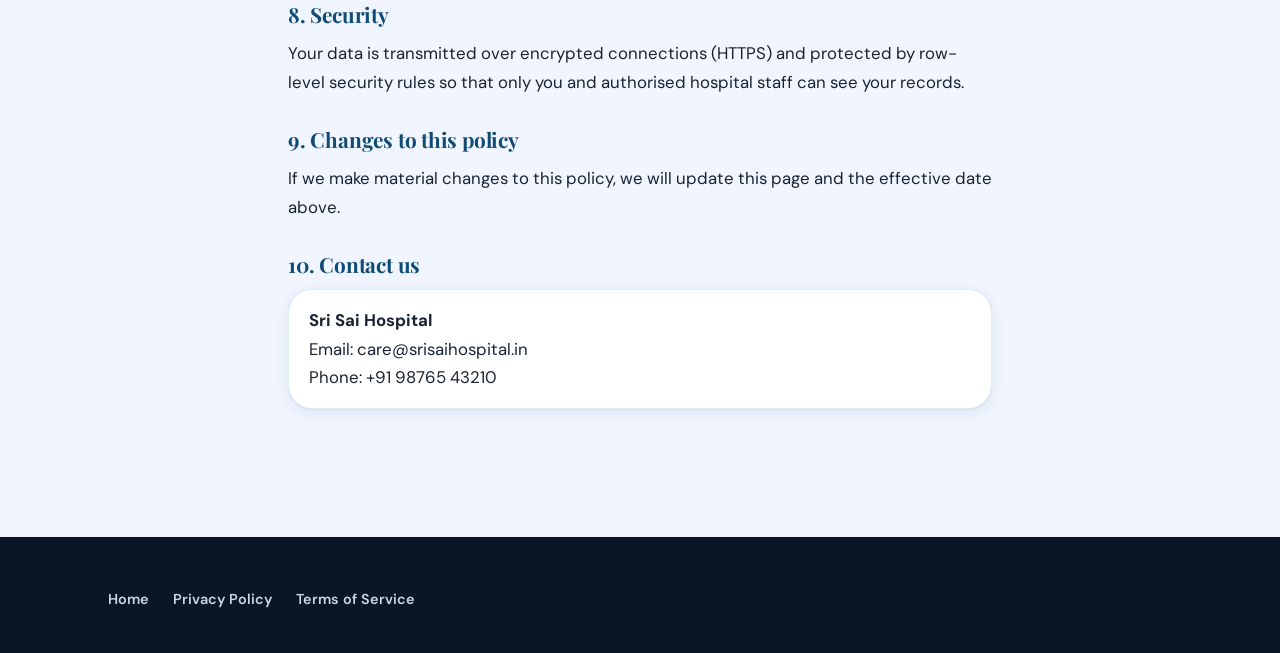
==== commit 2e45eeeb: "fix: review iteration 2 - mirror effective theme onto <html> for system dark mode; 44px header langu" ====
--- a/privacy.html
+++ b/privacy.html
@@ -10,7 +10,7 @@
 <link rel="preconnect" href="https://fonts.gstatic.com" crossorigin>
 <link href="https://fonts.googleapis.com/css2?family=Playfair+Display:wght@600;700;800&family=DM+Sans:wght@400;500;600;700&display=swap" rel="stylesheet">
 <link rel="stylesheet" href="styles.css">
-<script>try{var t=localStorage.getItem('srisai-theme');if(t==='light'||t==='dark')document.documentElement.dataset.theme=t;}catch(e){}</script>
+<script>try{var t=localStorage.getItem('srisai-theme');document.documentElement.dataset.theme=(t==='light'||t==='dark')?t:(matchMedia('(prefers-color-scheme: dark)').matches?'dark':'light');}catch(e){}</script>
 </head>
 <body class="legal-page">
 
--- a/styles.css
+++ b/styles.css
@@ -300,8 +300,8 @@
 .car-text h3 { font-size: var(--fs-lg); font-weight: 800; margin-bottom: 4px; }
 .car-text p { opacity: .9; font-size: var(--fs-sm); display: -webkit-box; -webkit-line-clamp: 2; -webkit-box-orient: vertical; overflow: hidden; }
 .car-text .btn { margin-top: var(--sp-3); }
-.car-dots { display: flex; justify-content: center; gap: 6px; margin-top: var(--sp-3); }
-.car-dots button { width: 24px; height: 24px; display: flex; align-items: center; justify-content: center; }
+.car-dots { display: flex; justify-content: center; gap: 0; margin-top: var(--sp-3); }
+.car-dots button { width: var(--tap); height: var(--tap); display: flex; align-items: center; justify-content: center; }
 .car-dots button::before { content: ""; width: 8px; height: 8px; border-radius: 50%; background: var(--border); transition: width var(--t-med), background var(--t-med); }
 .car-dots button[aria-current="true"]::before { width: 22px; border-radius: 4px; background: var(--teal-500); }
 
@@ -378,7 +378,7 @@
 .foot-tag { color: #9fb3cc; margin-top: 8px; font-size: var(--fs-sm); }
 .foot h4 { color: #fff; font-size: var(--fs-xs); letter-spacing: .12em; text-transform: uppercase; margin-bottom: var(--sp-3); }
 .foot-links { display: flex; flex-direction: column; gap: 8px; }
-.foot-links a { color: #c9d6e8; font-weight: 600; font-size: var(--fs-sm); min-height: 32px; display: inline-flex; align-items: center; }
+.foot-links a { color: #c9d6e8; font-weight: 600; font-size: var(--fs-sm); min-height: var(--tap); display: inline-flex; align-items: center; }
 .foot-links a:hover { color: #fff; }
 .foot .seg { background: rgba(255,255,255,.08); border-color: rgba(255,255,255,.14); }
 .foot .seg-btn { color: #c9d6e8; }
@@ -401,10 +401,138 @@
 .search input:focus { outline: none; border-color: var(--teal-500); box-shadow: 0 0 0 3px rgba(0,184,148,.18); }
 .search .clear { position: absolute; right: 4px; top: 50%; transform: translateY(-50%); }
 
-/* ---------- product grid (shell; FEAT-002 fills) ---------- */
-.pgrid { display: grid; grid-template-columns: repeat(2, 1fr); gap: var(--sp-3); margin-top: var(--sp-4); }
-.cartbar { position: fixed; left: 12px; right: 12px; bottom: calc(var(--bottombar-h) + 10px); z-index: var(--z-fab); display: flex; align-items: center; gap: var(--sp-3); padding: 10px 10px 10px 18px; border-radius: var(--r-pill); background: var(--navy-800); color: #fff; box-shadow: var(--sh-3); font-weight: 700; }
+/* ---------- product grid + cards ---------- */
+.results { font-size: var(--fs-xs); min-height: 1.4em; margin-top: 2px; }
+.pgrid { display: grid; grid-template-columns: repeat(2, 1fr); gap: var(--sp-3); margin-top: var(--sp-3); margin-bottom: 84px; }
+.pgrid .empty { grid-column: 1 / -1; }
+.pcard { display: flex; flex-direction: column; overflow: hidden; }
+.pbody { display: flex; flex-direction: column; align-items: stretch; text-align: left; padding: 10px 12px 6px; gap: 4px; position: relative; color: var(--text); flex: 1; border-radius: var(--r-lg) var(--r-lg) 0 0; }
+.pbody:hover .pmedia img { transform: scale(1.04); }
+.pmedia { display: flex; align-items: center; justify-content: center; aspect-ratio: 1 / 1; width: 100%; border-radius: var(--r-md); background: var(--surface-2); overflow: hidden; }
+.pmedia img { width: 100%; height: 100%; object-fit: cover; transition: transform var(--t-med) var(--ease); }
+.pemoji { font-size: clamp(40px, 10vw, 64px); line-height: 1; }
+.pmedia.sm { width: 56px; height: 56px; flex: none; border-radius: 14px; }
+.pmedia.sm .pemoji { font-size: 28px; }
+.pmedia.big { width: 132px; height: 132px; flex: none; border-radius: var(--r-lg); }
+.pmedia.big .pemoji { font-size: 64px; }
+.pbadges { position: absolute; top: 16px; left: 18px; display: flex; gap: 4px; flex-wrap: wrap; pointer-events: none; }
+.pbadges.static { position: static; margin-bottom: 4px; min-height: 20px; }
+.pb { display: inline-flex; align-items: center; height: 20px; padding: 0 7px; border-radius: 6px; font-size: 11px; font-weight: 800; letter-spacing: .02em; line-height: 1; }
+.pb.off { background: var(--grad-gold); color: var(--on-gold); }
+.pb.rx { background: var(--info-50); color: var(--info); border: 1px solid currentColor; }
+.pname { display: -webkit-box; -webkit-line-clamp: 2; -webkit-box-orient: vertical; overflow: hidden; font-weight: 700; font-size: var(--fs-sm); line-height: 1.3; min-height: 2.6em; margin-top: 4px; }
+.ppack { color: var(--muted); font-size: var(--fs-xs); white-space: nowrap; overflow: hidden; text-overflow: ellipsis; min-height: 1.3em; }
+.pprice { display: flex; align-items: baseline; gap: 8px; flex-wrap: wrap; }
+.pprice b { font-size: var(--fs-md); color: var(--navy-700); }
+[data-theme="dark"] .pprice b { color: var(--teal-400); }
+.pprice s { color: var(--faint); font-size: var(--fs-xs); }
+.pprice.lg b { font-size: var(--fs-xl); }
+.pstockline { min-height: 1.3em; font-size: var(--fs-xs); }
+.pstock { font-size: var(--fs-xs); font-weight: 700; }
+.pstock.low { color: var(--gold-600); }
+.pstock.out { color: var(--danger); }
+.pstock.ok { color: var(--teal-600); }
+.pact { padding: 0 12px 12px; }
+.pact .stepper { width: 100%; justify-content: space-between; }
+.pact .stepper .step-qty { flex: 1; }
+.stepper.block { width: 100%; justify-content: space-between; }
+.cartbar { position: fixed; left: 12px; right: 12px; bottom: calc(var(--bottombar-h) + 10px); z-index: var(--z-fab); display: flex; align-items: center; gap: var(--sp-3); padding: 8px 8px 8px 18px; border-radius: var(--r-pill); background: var(--navy-800); color: #fff; box-shadow: var(--sh-3); font-weight: 700; animation: slideup var(--t-med) var(--ease); }
 .cartbar .btn { margin-left: auto; }
+.cartbar .cb-txt { white-space: nowrap; overflow: hidden; text-overflow: ellipsis; font-size: var(--fs-sm); }
+@keyframes slideup { from { transform: translateY(20px); opacity: 0; } to { transform: none; opacity: 1; } }
+
+/* ---------- product sheet ---------- */
+.phero { display: flex; gap: var(--sp-4); align-items: flex-start; margin-bottom: var(--sp-4); }
+.pinfo { flex: 1; min-width: 0; display: flex; flex-direction: column; gap: 4px; }
+.pinfo h3 { font-family: var(--font-ui); font-size: var(--fs-lg); font-weight: 800; line-height: 1.25; }
+.pmeta { display: flex; flex-wrap: wrap; gap: 4px 14px; color: var(--muted); font-size: var(--fs-xs); }
+.pmeta b { color: var(--text); font-weight: 600; }
+.psec { padding: var(--sp-3) 0; border-top: 1px solid var(--border); }
+.psec h4, .rwrite h4, .rhead h4 { font-size: var(--fs-xs); font-weight: 800; letter-spacing: .1em; text-transform: uppercase; color: var(--faint); margin-bottom: 8px; }
+.psec p { color: var(--text); font-size: var(--fs-sm); line-height: 1.6; white-space: pre-line; }
+.plist { margin: 0; padding-left: 20px; font-size: var(--fs-sm); line-height: 1.6; }
+.plist li { margin-bottom: 4px; }
+.pfoot { display: flex; align-items: center; gap: var(--sp-4); }
+.pfoot .pact { padding: 0; flex: 1; }
+.rhead { display: flex; align-items: center; justify-content: space-between; gap: 8px; flex-wrap: wrap; }
+.rhead h4 { margin-bottom: 0; }
+.ravg { display: inline-flex; align-items: center; gap: 6px; font-size: var(--fs-sm); }
+.stars { color: var(--gold-600); letter-spacing: 1px; font-size: var(--fs-sm); white-space: nowrap; }
+.rlist { list-style: none; margin: var(--sp-3) 0 0; padding: 0; display: flex; flex-direction: column; gap: var(--sp-2); }
+.review { background: var(--surface-2); border-radius: var(--r-md); padding: 12px 14px; display: flex; flex-direction: column; gap: 4px; }
+.rtop { display: flex; justify-content: space-between; gap: 8px; align-items: center; font-size: var(--fs-sm); }
+.review p { font-size: var(--fs-sm); color: var(--text); line-height: 1.5; white-space: pre-line; }
+.review time { font-size: var(--fs-xs); }
+.rwrite { margin-top: var(--sp-4); padding-top: var(--sp-3); border-top: 1px dashed var(--border); display: flex; flex-direction: column; gap: 8px; }
+.rstars { display: flex; gap: 2px; }
+.star { width: var(--tap); height: var(--tap); font-size: 28px; color: var(--faint); border-radius: 50%; transition: transform var(--t-fast) var(--ease), color var(--t-fast); line-height: 1; }
+.star.on { color: var(--gold-600); }
+.star:hover { transform: scale(1.15); }
+.empty.compact { padding: var(--sp-4) 0; }
+.empty.compact .empty-ico { font-size: 28px; }
+
+/* ---------- cart sheet ---------- */
+.clines { list-style: none; margin: 0; padding: 0; }
+.cline { display: flex; gap: var(--sp-3); align-items: center; padding: 12px 0; border-bottom: 1px solid var(--border); }
+.cinfo { flex: 1; min-width: 0; display: flex; flex-direction: column; gap: 2px; }
+.cname { font-size: var(--fs-sm); display: -webkit-box; -webkit-line-clamp: 2; -webkit-box-orient: vertical; overflow: hidden; line-height: 1.3; }
+.cpack { font-size: var(--fs-xs); }
+.cprice { font-size: var(--fs-xs); color: var(--muted); }
+.cprice b { color: var(--text); font-size: var(--fs-sm); }
+.cact { display: flex; flex-direction: column; align-items: flex-end; gap: 2px; flex: none; }
+.cact .pact { padding: 0; }
+.cact .stepper { width: 120px; }
+.freebar { margin: var(--sp-4) 0 var(--sp-3); display: flex; flex-direction: column; gap: 8px; font-size: var(--fs-sm); font-weight: 600; color: var(--gold-600); }
+.freebar.done { color: var(--teal-600); }
+.note { display: flex; gap: 8px; align-items: flex-start; padding: 10px 14px; border-radius: var(--r-md); font-size: var(--fs-sm); font-weight: 600; margin: var(--sp-3) 0; line-height: 1.4; }
+.note.rx { background: var(--info-50); color: var(--info); }
+.note.cod { background: var(--gold-50); color: #8a4b08; }
+[data-theme="dark"] .note.cod { color: var(--gold-400); }
+.coupon { display: flex; gap: 8px; margin-top: var(--sp-3); }
+.coupon input { flex: 1; min-width: 0; min-height: 48px; padding: 10px 14px; font-size: 16px; text-transform: uppercase; border: 1.5px solid var(--border); border-radius: var(--r-md); background: var(--surface); color: var(--text); letter-spacing: .06em; }
+.coupon input:focus { outline: none; border-color: var(--teal-500); box-shadow: 0 0 0 3px rgba(0,184,148,.18); }
+.coupon input[readonly] { background: var(--teal-50); border-color: var(--teal-500); color: var(--teal-600); font-weight: 700; }
+.coupon-msg { min-height: 1.4em; font-size: var(--fs-xs); font-weight: 600; margin: 4px 2px 0; }
+.coupon-msg.ok { color: var(--teal-600); }
+.coupon-msg.err { color: var(--danger); }
+.bill { margin: var(--sp-3) 0 0; display: flex; flex-direction: column; gap: 6px; font-size: var(--fs-sm); }
+.bill > div { display: flex; justify-content: space-between; gap: 12px; }
+.bill dt { color: var(--muted); }
+.bill dd { margin: 0; font-weight: 600; }
+.bill .free { color: var(--teal-600); font-weight: 800; }
+.bill .disc dd, .bill .save dd { color: var(--teal-600); }
+.bill .total { margin-top: 4px; padding-top: 8px; border-top: 1px solid var(--border); font-size: var(--fs-md); }
+.bill .total dt { color: var(--text); font-weight: 700; }
+.bill .total dd { font-weight: 800; font-size: var(--fs-lg); color: var(--navy-700); }
+[data-theme="dark"] .bill .total dd { color: var(--teal-400); }
+.bill.compact { background: var(--surface-2); border-radius: var(--r-md); padding: 12px 14px; margin: var(--sp-3) 0; text-align: left; }
+.hint { font-size: var(--fs-xs); margin: 6px 0 0; text-align: center; }
+.csec { font-family: var(--font-ui); font-size: var(--fs-md); font-weight: 800; margin: var(--sp-5) 0 var(--sp-3); }
+.payopts { display: flex; flex-direction: column; gap: 8px; }
+.payopt { display: flex; align-items: center; gap: 12px; padding: 10px 14px; min-height: 56px; border: 1.5px solid var(--border); border-radius: var(--r-md); cursor: pointer; transition: border-color var(--t-fast), background var(--t-fast); position: relative; }
+.payopt input { position: absolute; opacity: 0; width: 1px; height: 1px; }
+.payopt .ico { font-size: 22px; width: 28px; text-align: center; }
+.payopt .ptxt { flex: 1; min-width: 0; display: flex; flex-direction: column; }
+.payopt .ptxt b { font-size: var(--fs-sm); }
+.payopt .ptxt small { color: var(--muted); font-size: var(--fs-xs); }
+.payopt .pcheck { width: 22px; height: 22px; border-radius: 50%; border: 2px solid var(--border); flex: none; transition: border var(--t-fast); }
+.payopt.on { border-color: var(--teal-500); background: var(--teal-50); }
+.payopt.on .pcheck { border: 7px solid var(--teal-500); }
+.payopt:has(input:focus-visible) { outline: 3px solid var(--teal-400); outline-offset: 2px; }
+.nudge { margin-top: var(--sp-3); font-size: var(--fs-xs); }
+
+/* ---------- order success ---------- */
+.success { text-align: center; padding: var(--sp-3) 0 var(--sp-2); display: flex; flex-direction: column; align-items: center; gap: 6px; }
+.success h3 { font-family: var(--font-ui); font-size: var(--fs-xl); font-weight: 800; }
+.success .onum { font-size: var(--fs-md); }
+.tick { width: 84px; height: 84px; margin-bottom: 4px; }
+.tick svg { width: 100%; height: 100%; }
+.tick-c { fill: var(--teal-50); stroke: var(--teal-500); stroke-width: 3; stroke-dasharray: 160; stroke-dashoffset: 160; animation: draw .7s var(--ease) forwards; }
+.tick-p { fill: none; stroke: var(--teal-500); stroke-width: 4; stroke-linecap: round; stroke-linejoin: round; stroke-dasharray: 40; stroke-dashoffset: 40; animation: draw .45s .5s var(--ease) forwards; }
+@keyframes draw { to { stroke-dashoffset: 0; } }
+.sactions { width: 100%; display: flex; flex-direction: column; gap: 10px; margin-top: var(--sp-2); }
+.btn-row.two { display: grid; grid-template-columns: 1fr 1fr; gap: var(--sp-2); }
+.btn-row.two .btn { min-inline-size: 0; }
 
 /* ---------- misc components ---------- */
 .empty { text-align: center; padding: var(--sp-10) var(--sp-5); color: var(--muted); display: flex; flex-direction: column; align-items: center; gap: 8px; }
@@ -423,12 +551,159 @@
 .menu-sec { font-size: var(--fs-xs); font-weight: 700; letter-spacing: .1em; text-transform: uppercase; color: var(--faint); margin: var(--sp-4) 12px var(--sp-2); }
 .divider { height: 1px; background: var(--border); margin: var(--sp-3) 0; }
 
+/* ---------- my orders ---------- */
+.sync { font-size: var(--fs-xs); margin: 4px 0 0; }
+.olist { display: flex; flex-direction: column; gap: var(--sp-3); margin-top: var(--sp-4); }
+.ocard { padding: var(--sp-4); display: flex; flex-direction: column; gap: var(--sp-3); }
+.ohead { display: flex; justify-content: space-between; gap: var(--sp-3); align-items: flex-start; }
+.onum { font-weight: 800; font-size: var(--fs-md); letter-spacing: .02em; }
+.ometa { display: flex; flex-wrap: wrap; gap: 6px; font-size: var(--fs-xs); color: var(--muted); margin-top: 2px; }
+.ototal { font-weight: 800; font-size: var(--fs-lg); color: var(--navy-700); white-space: nowrap; }
+[data-theme="dark"] .ototal { color: var(--teal-400); }
+.opills { display: flex; flex-wrap: wrap; gap: 6px; }
+.pill-cod { background: var(--gold-50); color: #8a4b08; }
+[data-theme="dark"] .pill-cod { color: var(--gold-400); }
+.ocard .timeline { padding: var(--sp-2) 0 0; }
+.hint.left { text-align: left; margin: 0; }
+.oactions { display: flex; flex-wrap: wrap; gap: 8px; }
+.oactions .btn { min-inline-size: 0; }
+.btn-ghost.danger { color: var(--danger); border-color: var(--danger-50); }
+.btn-ghost.danger:hover { background: var(--danger-50); }
+.claim { display: flex; flex-wrap: wrap; gap: 8px; align-items: center; padding: 10px; background: var(--surface-2); border-radius: var(--r-md); }
+.claim input { flex: 1 1 180px; min-height: 40px; padding: 8px 12px; font-size: 15px; border: 1.5px solid var(--border); border-radius: var(--r-md); background: var(--surface); color: var(--text); }
+.claim input:focus { outline: none; border-color: var(--teal-500); box-shadow: 0 0 0 3px rgba(0,184,148,.18); }
+.otoggle { align-self: center; }
+.odetails { border-top: 1px dashed var(--border); padding-top: var(--sp-3); display: grid; gap: var(--sp-4); }
+.osub { font-size: var(--fs-xs); font-weight: 700; letter-spacing: .08em; text-transform: uppercase; color: var(--faint); margin-bottom: 6px; }
+.oitems { list-style: none; display: flex; flex-direction: column; gap: 8px; font-size: var(--fs-sm); }
+.oitems li { display: flex; justify-content: space-between; gap: 12px; align-items: flex-start; }
+.oitems .muted { font-size: var(--fs-xs); }
+.oaddr { font-size: var(--fs-sm); line-height: 1.5; }
+.ocard .bill { margin-top: 0; }
+
+/* ---------- account / auth ---------- */
+.auth { display: flex; flex-direction: column; gap: var(--sp-3); }
+.auth .sub { color: var(--muted); font-size: var(--fs-sm); text-align: center; margin: 0; }
+.auth form { display: flex; flex-direction: column; gap: var(--sp-2); }
+.auth .field { margin-bottom: 0; }
+.auth .seg { margin: 2px 0 var(--sp-2); }
+.btn-google { gap: 10px; }
+.g-logo { width: 20px; height: 20px; flex: none; }
+.or { display: flex; align-items: center; gap: 12px; color: var(--muted); font-size: var(--fs-xs); font-weight: 700; letter-spacing: .08em; text-transform: uppercase; }
+.or::before, .or::after { content: ""; flex: 1; height: 1px; background: var(--border); }
+.sent { display: flex; gap: 8px; align-items: center; font-weight: 600; font-size: var(--fs-sm); word-break: break-all; margin: 0; }
+.field input.code-input { text-align: center; letter-spacing: .5em; font-size: 26px; font-weight: 700; font-variant-numeric: tabular-nums; }
+.acct-head { display: flex; flex-direction: column; align-items: center; gap: 4px; text-align: center; padding: var(--sp-2) 0; }
+.acct-head .ico { font-size: 36px; }
+.acct-head .muted { font-size: var(--fs-xs); }
+.acct-head b { word-break: break-all; }
+.acct-head .hint { margin: 2px 0 0; }
+
+/* ---------- booking form (book + token share .bform) ---------- */
+.bform { padding: var(--sp-5); display: flex; flex-direction: column; gap: var(--sp-3); }
+.bstep { display: flex; align-items: center; gap: 12px; margin-top: var(--sp-2); }
+.bstep:first-child { margin-top: 0; }
+.bnum { flex: none; width: 32px; height: 32px; border-radius: 50%; background: var(--grad-teal); color: #fff; font-weight: 800; display: inline-flex; align-items: center; justify-content: center; font-size: var(--fs-sm); box-shadow: var(--sh-teal); }
+.bstep h2 { font-family: var(--font-ui); font-size: var(--fs-lg); font-weight: 800; }
+.bsec { display: flex; flex-direction: column; gap: var(--sp-2); padding-left: 44px; }
+.blbl { font-size: var(--fs-sm); font-weight: 700; margin-top: 4px; }
+.bform .field { margin-bottom: 0; }
+.bform .field-row { align-items: start; }
+.dpick { display: grid; grid-template-columns: 1fr; gap: 8px; }
+.dradio { display: flex; align-items: center; gap: 12px; padding: 10px 14px; min-height: 64px; cursor: pointer; position: relative; border-width: 1.5px; }
+.dradio input { position: absolute; opacity: 0; width: 1px; height: 1px; }
+.dradio .dtxt { flex: 1; min-width: 0; display: flex; flex-direction: column; }
+.dradio .dtxt b { font-size: var(--fs-sm); overflow: hidden; text-overflow: ellipsis; white-space: nowrap; }
+.dradio .dtxt small { color: var(--teal-600); font-weight: 600; font-size: var(--fs-xs); }
+.dradio .pcheck { width: 22px; height: 22px; border-radius: 50%; border: 2px solid var(--border); flex: none; transition: border var(--t-fast); }
+.dradio.on { border-color: var(--teal-500); background: var(--teal-50); box-shadow: var(--sh-1); }
+.dradio.on .pcheck { border: 7px solid var(--teal-500); }
+.dradio:has(input:focus-visible) { outline: 3px solid var(--teal-400); outline-offset: 2px; }
+.typerow { display: flex; flex-wrap: wrap; align-items: center; gap: var(--sp-3); }
+.typerow .seg { flex: 1 1 260px; }
+.feebox { display: flex; align-items: center; gap: 10px; padding: 8px 14px; border-radius: var(--r-pill); background: var(--gold-50); min-height: 44px; }
+.feebox .muted { font-size: var(--fs-xs); font-weight: 700; text-transform: uppercase; letter-spacing: .08em; }
+.feebox b { font-size: var(--fs-lg); color: #8a4b08; }
+[data-theme="dark"] .feebox b { color: var(--gold-400); }
+.tslots { flex-wrap: wrap; overflow: visible; padding: 0; }
+.tslots .chip { height: 40px; }
+.noslots { font-size: var(--fs-sm); min-height: 44px; display: flex; align-items: center; }
+.bhow { display: grid; grid-template-columns: 1fr; gap: var(--sp-4); margin-top: var(--sp-4); }
+.hcard { padding: var(--sp-5); display: flex; flex-direction: column; gap: 8px; }
+.hcard h3 { font-family: var(--font-ui); font-size: var(--fs-md); font-weight: 800; margin-bottom: 4px; }
+.hcard .bill { margin: 0; }
+.hcard .btn { align-self: flex-start; margin-top: 4px; }
+.hrow { display: flex; gap: 12px; align-items: center; min-height: 40px; font-size: var(--fs-sm); }
+.hrow .ico { font-size: 22px; width: 28px; text-align: center; }
+.bsuccess { padding: var(--sp-6) var(--sp-5); }
+.bsuccess .btn-row { width: 100%; max-width: 420px; margin-top: var(--sp-3); }
+
+/* ---------- my appointments ---------- */
+.alist { display: flex; flex-direction: column; gap: var(--sp-3); }
+.acard { display: flex; gap: var(--sp-4); padding: var(--sp-4); align-items: stretch; }
+.adate { flex: none; width: 72px; display: flex; flex-direction: column; align-items: center; justify-content: center; gap: 2px; border-radius: var(--r-md); background: var(--grad-hero); color: #fff; text-align: center; padding: 8px 4px; }
+.adate b { font-size: var(--fs-sm); line-height: 1.2; }
+.adate small { font-size: var(--fs-xs); opacity: .85; }
+.abody { flex: 1; min-width: 0; display: flex; flex-direction: column; gap: 4px; }
+.ahead { display: flex; justify-content: space-between; align-items: center; gap: 8px; flex-wrap: wrap; }
+.ahead b { font-size: var(--fs-md); }
+.ameta { font-size: var(--fs-sm); }
+.acard .oactions { margin-top: 6px; }
+
+/* ---------- queue token ---------- */
+.tintro { display: flex; gap: 12px; align-items: center; padding: var(--sp-4) var(--sp-5); margin-bottom: var(--sp-4); background: var(--teal-50); border-color: transparent; }
+.tintro .ico { font-size: 28px; }
+.tintro p { font-size: var(--fs-sm); font-weight: 600; color: var(--teal-600); }
+.tbanner { display: flex; flex-wrap: wrap; gap: 10px 12px; align-items: center; padding: var(--sp-4) var(--sp-5); margin-bottom: var(--sp-4); font-size: var(--fs-sm); font-weight: 600; }
+.tbanner .ico { font-size: 22px; }
+.tbanner .txt { flex: 1 1 200px; }
+.tbanner.done { background: var(--teal-50); border-color: transparent; color: var(--teal-600); }
+.tbanner.skipped { background: var(--danger-50); border-color: transparent; color: var(--danger); }
+.tlive { display: flex; flex-direction: column; gap: var(--sp-4); margin-bottom: var(--sp-6); }
+.tcard { position: relative; overflow: hidden; isolation: isolate; background: var(--grad-hero); color: #fff; border-color: transparent; padding: var(--sp-6) var(--sp-5); display: flex; flex-direction: column; align-items: center; text-align: center; gap: 6px; }
+.tcard::before { content: ""; position: absolute; right: -90px; top: -90px; width: 260px; height: 260px; border-radius: 50%; background: rgba(0,206,201,.22); filter: blur(10px); z-index: -1; }
+.tcard .thead { width: 100%; display: flex; justify-content: space-between; align-items: center; gap: 8px; }
+.tcard .thosp { font-weight: 700; font-size: var(--fs-sm); opacity: .9; }
+.tcard .pill-live { background: rgba(255,255,255,.16); color: #fff; }
+.tcard .pill-live::before { background: #ff7675; }
+.tcard .tlabel { margin-top: var(--sp-3); font-size: var(--fs-xs); font-weight: 700; letter-spacing: .18em; text-transform: uppercase; opacity: .75; }
+.tcard .tno { font-family: var(--font-display); font-size: var(--fs-token); font-weight: 800; line-height: 1; letter-spacing: -.02em; text-shadow: 0 6px 24px rgba(0,0,0,.25); }
+html:is([lang="hi"], [lang="bho"]) .tcard .tno { font-family: var(--font-display); }
+.tcard .tdoc { font-size: var(--fs-lg); font-weight: 700; margin-top: 4px; }
+.tcard .tmeta { font-size: var(--fs-sm); opacity: .85; }
+.tcard .tpill { margin-top: var(--sp-3); background: rgba(255,255,255,.18); color: #fff; }
+.tcard .tturn { margin-top: var(--sp-3); background: #fff; color: #92400e; font-weight: 800; padding: 10px 18px; border-radius: var(--r-pill); box-shadow: var(--sh-2); font-size: var(--fs-md); }
+.tcard.turn { background: var(--grad-turn); box-shadow: 0 0 0 4px rgba(253,203,110,.55), var(--sh-2); animation: turnPulse 1.6s ease-in-out infinite; }
+.tcard.turn::before { background: rgba(253,203,110,.3); }
+@keyframes turnPulse { 0%, 100% { box-shadow: 0 0 0 4px rgba(253,203,110,.55), var(--sh-2); } 50% { box-shadow: 0 0 0 12px rgba(253,203,110,.08), var(--sh-2); } }
+.tstats { display: grid; grid-template-columns: repeat(3, 1fr); gap: 8px; padding: var(--sp-4); }
+.tstat { display: flex; flex-direction: column; gap: 4px; align-items: center; text-align: center; padding: 6px 4px; border-radius: var(--r-md); background: var(--surface-2); min-height: 72px; justify-content: center; }
+.tstat .lbl { font-size: var(--fs-xs); font-weight: 700; color: var(--muted); text-transform: uppercase; letter-spacing: .06em; }
+.tstat b { font-size: var(--fs-xl); line-height: 1.1; color: var(--navy-700); font-family: var(--font-display); }
+.tstat b .muted { font-family: var(--font-ui); font-size: var(--fs-sm); }
+[data-theme="dark"] .tstat b { color: var(--teal-400); }
+.tactions { justify-content: center; }
+.tlive .hint { margin: 0; }
+
 /* ---------- print area ---------- */
 #printArea { display: none; }
 @media print {
   body > *:not(#printArea) { display: none !important; }
   #printArea { display: block; color: #000; background: #fff; font-family: var(--font-ui); padding: 16px; }
   body { padding: 0; background: #fff; }
+  .pbill .pb-head { text-align: center; border-bottom: 2px solid #000; padding-bottom: 8px; margin-bottom: 14px; }
+  .pbill h1 { font-size: 22px; margin: 0; color: #000; }
+  .pbill h2 { font-size: 16px; margin: 0 0 10px; color: #000; }
+  .pbill .meta { display: grid; grid-template-columns: 1fr 1fr; gap: 10px; font-size: 13px; line-height: 1.45; }
+  .pbill table { width: 100%; border-collapse: collapse; margin: 14px 0; font-size: 13px; }
+  .pbill th, .pbill td { border-bottom: 1px solid #999; padding: 6px 4px; text-align: left; vertical-align: top; }
+  .pbill th.num, .pbill td.num { text-align: right; white-space: nowrap; }
+  .pbill .tot { text-align: right; font-size: 13px; line-height: 1.6; }
+  .pbill .tot b { font-size: 16px; }
+  .pbill .thanks { text-align: center; margin-top: 18px; font-weight: 700; }
+  .pslip { max-width: 420px; margin: 0 auto; }
+  .pslip .big { text-align: center; font-size: 96px; font-weight: 800; line-height: 1.1; margin: 10px 0 16px; border: 3px solid #000; border-radius: 16px; padding: 10px 0; }
+  .pslip .meta { margin-bottom: 10px; }
 }
 
 /* ---------- legal pages ---------- */
@@ -453,6 +728,8 @@
 @media (prefers-reduced-motion: reduce) {
   * { animation: none !important; transition: none !important; }
   .reveal { opacity: 1; transform: none; }
+  .tick-c, .tick-p { stroke-dashoffset: 0; }
+  .tcard.turn { box-shadow: 0 0 0 6px rgba(253,203,110,.55), var(--sh-2); }
   .ticker-inner.marquee { animation: none; padding-left: var(--sp-4); overflow: hidden; text-overflow: ellipsis; }
   html { scroll-behavior: auto; }
 }
@@ -464,13 +741,26 @@
   .span-4, .span-6 { grid-column: span 2; }
   .quick .tile.wide { grid-column: span 2; }
   .stats.bento { grid-template-columns: repeat(2, 1fr); }
-  .hdr .seg-lang { display: none; }
+  /* touch targets >= 44px on mobile (spec F / E5) */
+  .btn.sm { min-height: var(--tap); }
+  .seg-btn { min-height: var(--tap); }
+  /* keep the language toggle in the header on phones; theme toggle lives in ☰ menu */
+  #themeBtn { display: none; }
+  .hdr .seg-lang .seg-btn { padding: 0 6px; min-width: var(--tap); }
+  .hdr-in { gap: var(--sp-2); }
+  .hdr-actions { gap: 2px; }
   #accountBtn { display: none; }
   .hero { padding-top: var(--sp-8); }
   .hero h1 { min-height: 2lh; }
   .hero .hero-ctas .btn { flex: 1; }
   .field-row { grid-template-columns: 1fr; }
   .confirm-actions { grid-template-columns: 1fr 1fr; }
+  .bsec { padding-left: 0; }
+  .tstats { padding: var(--sp-3); gap: 6px; }
+}
+@media (max-width: 399.98px) {
+  /* 44px language radios + cart + menu leave no room for the wordmark; brand mark stays as the home link */
+  #brandName { display: none; }
 }
 @media (min-width: 720px) {
   body { padding-bottom: 0; }
@@ -483,7 +773,10 @@
   .sheet.in { transform: translate(-50%, -50%) scale(1); opacity: 1; }
   .sheet-handle { display: none; }
   .sheet.sheet-sm { max-height: 70vh; }
-  .pgrid { grid-template-columns: repeat(3, 1fr); gap: var(--sp-4); }
+  .pgrid { grid-template-columns: repeat(3, 1fr); gap: var(--sp-4); margin-bottom: 0; }
+  .dpick { grid-template-columns: repeat(2, 1fr); }
+  .bhow { grid-template-columns: 1fr 1fr; }
+  .tlive { max-width: 560px; margin-left: auto; margin-right: auto; }
   .foot-grid { grid-template-columns: 1.3fr 1fr 1fr; }
   .quick .tile { min-height: 124px; }
 }
